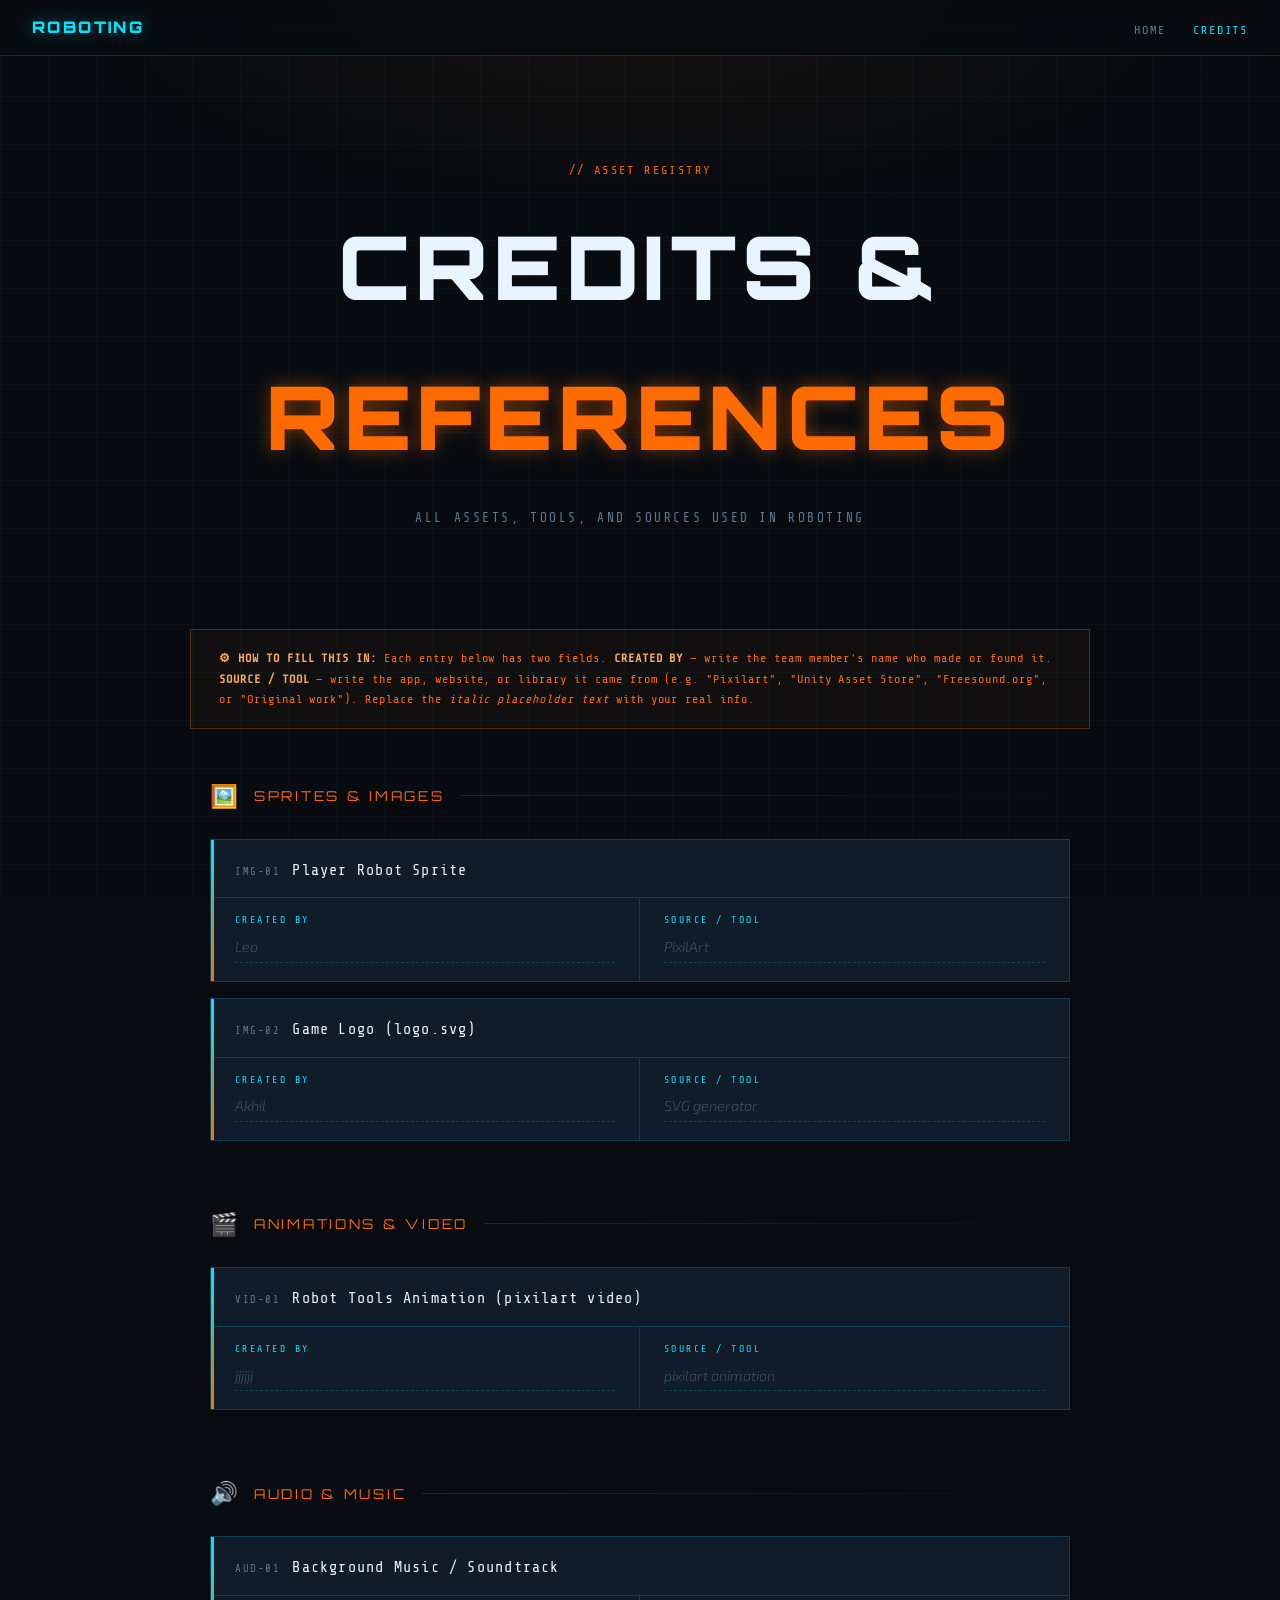
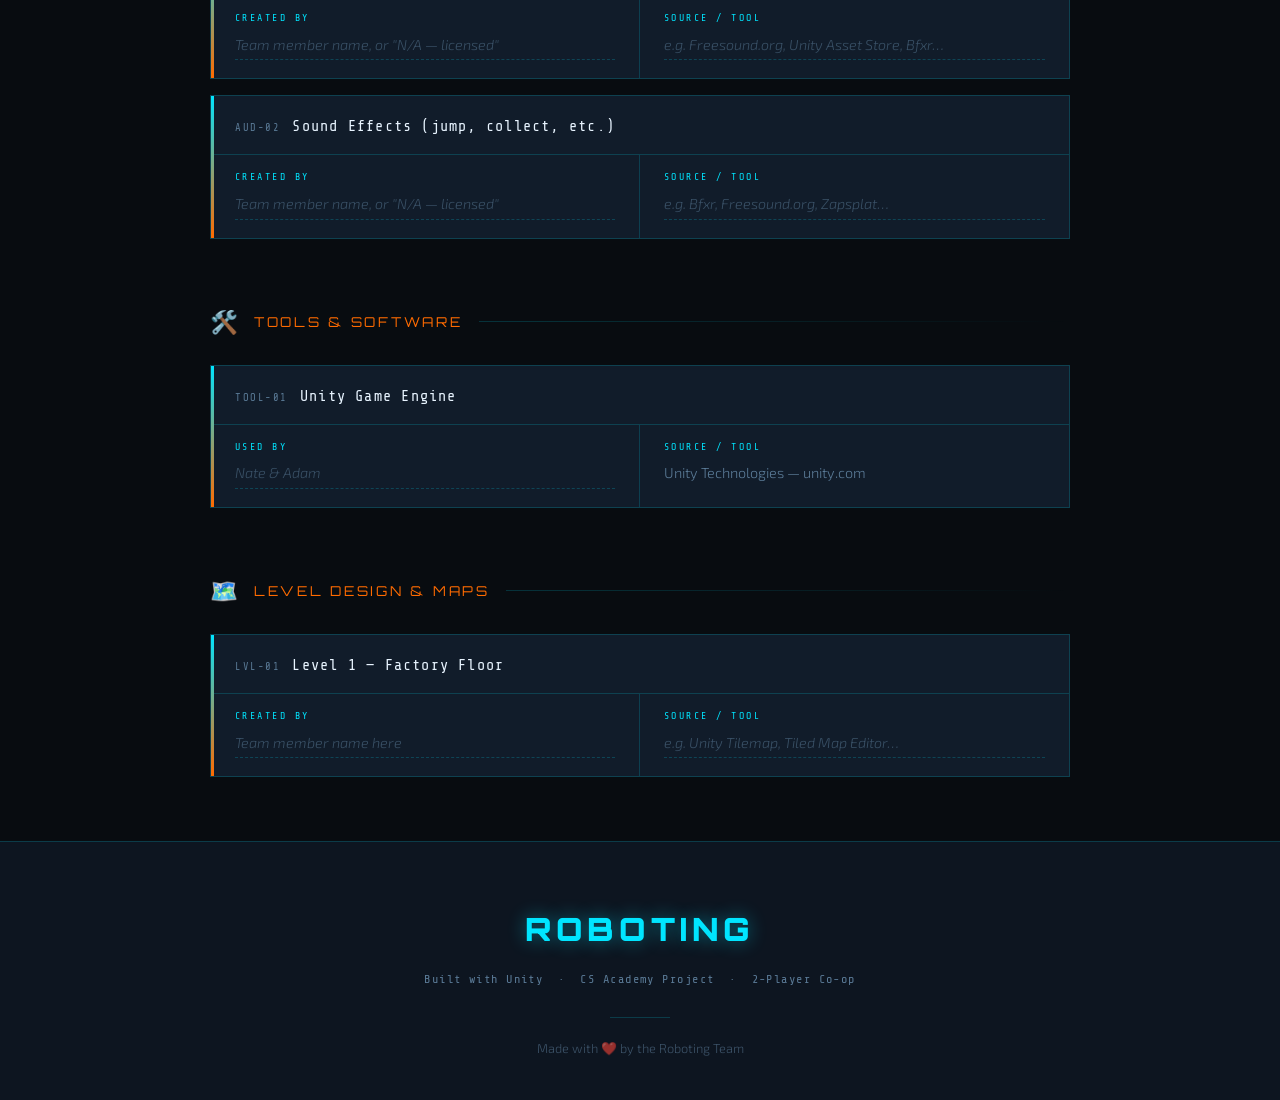
==== credits.html @ e6a749c8 "Updated credits file deleted/ added some things" ====
<!DOCTYPE html>
<html lang="en">
<head>
    <meta charset="UTF-8">
    <meta name="viewport" content="width=device-width, initial-scale=1.0">
    <title>Credits & References — ROBOTING</title>
    <link href="style.css" rel="stylesheet" type="text/css">
    <link rel="preconnect" href="https://fonts.googleapis.com">
    <link rel="preconnect" href="https://fonts.gstatic.com" crossorigin>
    <link href="https://fonts.googleapis.com/css2?family=Orbitron:wght@400;700;900&family=Share+Tech+Mono&family=Exo+2:wght@300;400;600&display=swap" rel="stylesheet">
    <link rel="icon" type="image/x-icon" href="logo.svg">

    <style>
        /* ---- NAV ---- */
        .nav {
            position: fixed;
            top: 0; left: 0; right: 0;
            z-index: 100;
            display: flex;
            align-items: center;
            justify-content: space-between;
            padding: 14px 32px;
            background: rgba(8, 12, 16, 0.85);
            backdrop-filter: blur(12px);
            border-bottom: 1px solid var(--border);
        }
        .nav-logo {
            font-family: var(--font-display);
            font-size: 1rem;
            font-weight: 900;
            letter-spacing: 0.15em;
            color: var(--cyan);
            text-decoration: none;
            text-shadow: var(--glow-cyan);
        }
        .nav-links { display: flex; gap: 28px; list-style: none; }
        .nav-links a {
            font-family: var(--font-mono);
            font-size: 0.75rem;
            letter-spacing: 0.15em;
            color: var(--text-dim);
            text-decoration: none;
            text-transform: uppercase;
            transition: color 0.2s;
        }
        .nav-links a:hover, .nav-links a.active { color: var(--cyan); }

        /* ---- CREDITS PAGE LAYOUT ---- */
        .credits-hero {
            position: relative;
            z-index: 1;
            padding: 160px 20px 60px;
            text-align: center;
            background: radial-gradient(ellipse 70% 50% at 50% 0%, rgba(255, 107, 0, 0.06) 0%, transparent 70%);
        }

        .credits-title {
            font-family: var(--font-display);
            font-size: clamp(2.5rem, 8vw, 5.5rem);
            font-weight: 900;
            letter-spacing: 0.06em;
            color: #e8f4ff;
            margin-bottom: 16px;
        }
        .credits-title span { color: var(--orange); text-shadow: var(--glow-orange); }

        .credits-sub {
            font-family: var(--font-mono);
            font-size: 0.8rem;
            letter-spacing: 0.2em;
            color: var(--text-dim);
            text-transform: uppercase;
            margin-bottom: 40px;
        }

        /* ---- ASSET CATEGORY ---- */
        .credits-section {
            position: relative;
            z-index: 1;
            max-width: 900px;
            margin: 0 auto 64px;
            padding: 0 20px;
        }

        .cat-header {
            display: flex;
            align-items: center;
            gap: 16px;
            margin-bottom: 24px;
        }
        .cat-icon { font-size: 1.4rem; }
        .cat-title {
            font-family: var(--font-display);
            font-size: 0.85rem;
            letter-spacing: 0.2em;
            color: var(--orange);
            text-transform: uppercase;
        }
        .cat-line {
            flex: 1;
            height: 1px;
            background: linear-gradient(to right, var(--border), transparent);
        }

        /* ---- ASSET ENTRY ---- */
        .asset-entry {
            background: var(--bg-card);
            border: 1px solid var(--border);
            margin-bottom: 16px;
            position: relative;
            transition: border-color 0.2s, box-shadow 0.2s;
        }
        .asset-entry:hover {
            border-color: rgba(0, 229, 255, 0.35);
            box-shadow: var(--glow-cyan);
        }
        /* left accent bar */
        .asset-entry::before {
            content: '';
            position: absolute;
            left: 0; top: 0; bottom: 0;
            width: 3px;
            background: linear-gradient(to bottom, var(--cyan), var(--orange));
        }

        .asset-name {
            font-family: var(--font-mono);
            font-size: 0.95rem;
            color: #e8f4ff;
            letter-spacing: 0.08em;
            padding: 18px 24px 14px 24px;
            border-bottom: 1px solid var(--border);
        }
        .asset-name .asset-id {
            font-size: 0.65rem;
            color: var(--text-dim);
            margin-right: 12px;
            letter-spacing: 0.15em;
        }

        .asset-meta {
            display: grid;
            grid-template-columns: 1fr 1fr;
            gap: 0;
        }
        .meta-block {
            padding: 14px 24px 18px;
        }
        .meta-block:first-child {
            border-right: 1px solid var(--border);
        }
        .meta-label {
            font-family: var(--font-mono);
            font-size: 0.62rem;
            letter-spacing: 0.25em;
            color: var(--cyan);
            text-transform: uppercase;
            margin-bottom: 6px;
        }
        .meta-value {
            font-family: var(--font-body);
            font-size: 0.9rem;
            color: var(--text-dim);
            font-weight: 300;
        }
        /* Placeholder styling — visually indicates "fill me in" */
        .meta-value.placeholder {
            color: rgba(90, 122, 150, 0.55);
            font-style: italic;
            border-bottom: 1px dashed rgba(0, 229, 255, 0.2);
            padding-bottom: 2px;
            cursor: text;
        }

        /* ---- NOTICE BOX ---- */
        .notice {
            max-width: 900px;
            margin: 0 auto 48px;
            padding: 16px 24px;
            border: 1px solid rgba(255, 107, 0, 0.3);
            background: rgba(255, 107, 0, 0.04);
            font-family: var(--font-mono);
            font-size: 0.75rem;
            color: var(--orange);
            letter-spacing: 0.08em;
            line-height: 1.7;
            position: relative;
            z-index: 1;
        }
        .notice strong { color: #ffaa55; }

        @media (max-width: 540px) {
            .asset-meta { grid-template-columns: 1fr; }
            .meta-block:first-child { border-right: none; border-bottom: 1px solid var(--border); }
            .nav { padding: 12px 16px; }
            .nav-links { gap: 16px; }
        }
    </style>
</head>
<body>

    <div class="bg-grid"></div>
    <div class="scanline"></div>

    <!-- NAV -->
    <nav class="nav">
        <a href="index.html" class="nav-logo">ROBOTING</a>
        <ul class="nav-links">
            <li><a href="index.html">Home</a></li>
            <li><a href="credits.html" class="active">Credits</a></li>
        </ul>
    </nav>

    <!-- PAGE HEADER -->
    <div class="credits-hero">
        <div class="section-label">// ASSET REGISTRY</div>
        <h1 class="credits-title">CREDITS &amp; <span>REFERENCES</span></h1>
        <p class="credits-sub">All assets, tools, and sources used in ROBOTING</p>
    </div>

    <!-- INSTRUCTIONS NOTICE -->
    <div class="notice" style="padding: 18px 28px;">
        <strong>⚙ HOW TO FILL THIS IN:</strong> Each entry below has two fields.
        <strong>CREATED BY</strong> — write the team member's name who made or found it.
        <strong>SOURCE / TOOL</strong> — write the app, website, or library it came from (e.g. "Pixilart", "Unity Asset Store", "Freesound.org", or "Original work").
        Replace the <em>italic placeholder text</em> with your real info.
    </div>

    <!-- ════════════════════════════
         CATEGORY 1 — SPRITES & IMAGES
         ════════════════════════════ -->
    <div class="credits-section">
        <div class="cat-header">
            <span class="cat-icon">🖼️</span>
            <span class="cat-title">Sprites &amp; Images</span>
            <div class="cat-line"></div>
        </div>

        <!-- ASSET ENTRY — Robot Sprite -->
        <div class="asset-entry">
            <div class="asset-name"><span class="asset-id">IMG-01</span>Player Robot Sprite</div>
            <div class="asset-meta">
                <div class="meta-block">
                    <div class="meta-label">Created By</div>
                    <div class="meta-value placeholder">Leo</div>
                </div>
                <div class="meta-block">
                    <div class="meta-label">Source / Tool</div>
                    <div class="meta-value placeholder">PixilArt</div>
                </div>
            </div>
        </div>

        <!-- ASSET ENTRY — Logo -->
        <div class="asset-entry">
            <div class="asset-name"><span class="asset-id">IMG-02</span>Game Logo (logo.svg)</div>
            <div class="asset-meta">
                <div class="meta-block">
                    <div class="meta-label">Created By</div>
                    <div class="meta-value placeholder">Akhil</div>
                </div>
                <div class="meta-block">
                    <div class="meta-label">Source / Tool</div>
                    <div class="meta-value placeholder">SVG generator</div>
                </div>
            </div>
        </div>

        <!-- ADD MORE IMG ENTRIES BY COPYING THE BLOCK ABOVE -->

    </div>

    <!-- ════════════════════════════
         CATEGORY 2 — ANIMATIONS & VIDEO
         ════════════════════════════ -->
    <div class="credits-section">
        <div class="cat-header">
            <span class="cat-icon">🎬</span>
            <span class="cat-title">Animations &amp; Video</span>
            <div class="cat-line"></div>
        </div>

        <!-- ASSET ENTRY — Robot Tools Video -->
        <div class="asset-entry">
            <div class="asset-name"><span class="asset-id">VID-01</span>Robot Tools Animation (pixilart video)</div>
            <div class="asset-meta">
                <div class="meta-block">
                    <div class="meta-label">Created By</div>
                    <div class="meta-value placeholder">jjjjjj</div>
                </div>
                <div class="meta-block"> 
                    <div class="meta-label">Source / Tool</div>
                    <div class="meta-value placeholder">pixilart animation</div>
                </div>
            </div>
        </div>

        <!-- ADD MORE VID ENTRIES HERE -->

    </div>

    <!-- ════════════════════════════
         CATEGORY 3 — AUDIO & MUSIC
         ════════════════════════════ -->
    <div class="credits-section">
        <div class="cat-header">
            <span class="cat-icon">🔊</span>
            <span class="cat-title">Audio &amp; Music</span>
            <div class="cat-line"></div>
        </div>

        <!-- ASSET ENTRY — Background Music -->
        <div class="asset-entry">
            <div class="asset-name"><span class="asset-id">AUD-01</span>Background Music / Soundtrack</div>
            <div class="asset-meta">
                <div class="meta-block">
                    <div class="meta-label">Created By</div>
                    <div class="meta-value placeholder">Team member name, or "N/A — licensed"</div>
                </div>
                <div class="meta-block">
                    <div class="meta-label">Source / Tool</div>
                    <div class="meta-value placeholder">e.g. Freesound.org, Unity Asset Store, Bfxr…</div>
                </div>
            </div>
        </div>

        <!-- ASSET ENTRY — SFX -->
        <div class="asset-entry">
            <div class="asset-name"><span class="asset-id">AUD-02</span>Sound Effects (jump, collect, etc.)</div>
            <div class="asset-meta">
                <div class="meta-block">
                    <div class="meta-label">Created By</div>
                    <div class="meta-value placeholder">Team member name, or "N/A — licensed"</div>
                </div>
                <div class="meta-block">
                    <div class="meta-label">Source / Tool</div>
                    <div class="meta-value placeholder">e.g. Bfxr, Freesound.org, Zapsplat…</div>
                </div>
            </div>
        </div>

        <!-- ADD MORE AUD ENTRIES HERE -->

    </div>


    <!-- ════════════════════════════
         CATEGORY 4 — TOOLS & SOFTWARE
         ════════════════════════════ -->
    <div class="credits-section">
        <div class="cat-header">
            <span class="cat-icon">🛠️</span>
            <span class="cat-title">Tools &amp; Software</span>
            <div class="cat-line"></div>
        </div>

        <div class="asset-entry">
            <div class="asset-name"><span class="asset-id">TOOL-01</span>Unity Game Engine</div>
            <div class="asset-meta">
                <div class="meta-block">
                    <div class="meta-label">Used By</div>
                    <div class="meta-value placeholder">Nate & Adam</div>
                </div>
                <div class="meta-block">
                    <div class="meta-label">Source / Tool</div>
                    <div class="meta-value">Unity Technologies — unity.com</div>
                </div>
            </div>
        </div>

        <!-- ADD MORE TOOL ENTRIES HERE -->

    </div>

    <!-- ════════════════════════════
         CATEGORY 5 — LEVEL DESIGN / MAPS
         ════════════════════════════ -->
    <div class="credits-section">
        <div class="cat-header">
            <span class="cat-icon">🗺️</span>
            <span class="cat-title">Level Design &amp; Maps</span>
            <div class="cat-line"></div>
        </div>

        <div class="asset-entry">
            <div class="asset-name"><span class="asset-id">LVL-01</span>Level 1 — Factory Floor</div>
            <div class="asset-meta">
                <div class="meta-block">
                    <div class="meta-label">Created By</div>
                    <div class="meta-value placeholder">Team member name here</div>
                </div>
                <div class="meta-block">
                    <div class="meta-label">Source / Tool</div>
                    <div class="meta-value placeholder">e.g. Unity Tilemap, Tiled Map Editor…</div>
                </div>
            </div>
        </div>

        <!-- ADD MORE LVL ENTRIES HERE -->

    </div>


    <!-- FOOTER -->
    <footer class="footer">
        <div class="footer-logo">ROBOTING</div>
        <p class="footer-sub">Built with Unity &nbsp;·&nbsp; CS Academy Project &nbsp;·&nbsp; 2-Player Co-op</p>
        <div class="footer-line"></div>
        <p class="footer-copy">Made with ❤️ by the Roboting Team</p>
    </footer>

</body>
</html>
---- style.css ----
/* ============================================
   ROBOTING — Factory Escape Puzzle Platformer
   Industrial / Retro-Futuristic Theme
   ============================================ */

@import url('https://fonts.googleapis.com/css2?family=Orbitron:wght@400;700;900&family=Share+Tech+Mono&family=Exo+2:wght@300;400;600&display=swap');

/* ---- CSS Variables ---- */
:root {
    --bg-deep:    #080c10;
    --bg-panel:   #0d1520;
    --bg-card:    #111c2a;
    --cyan:       #00e5ff;
    --orange:     #ff6b00;
    --green:      #39ff14;
    --text-main:  #d0dce8;
    --text-dim:   #5a7a96;
    --border:     rgba(0, 229, 255, 0.18);
    --glow-cyan:  0 0 18px rgba(0, 229, 255, 0.45);
    --glow-orange:0 0 18px rgba(255, 107, 0, 0.45);
    --font-display: 'Orbitron', monospace;
    --font-mono:    'Share Tech Mono', monospace;
    --font-body:    'Exo 2', sans-serif;
}

/* ---- Reset & Base ---- */
*, *::before, *::after { box-sizing: border-box; margin: 0; padding: 0; }

html { scroll-behavior: smooth; }

body {
    background-color: var(--bg-deep);
    color: var(--text-main);
    font-family: var(--font-body);
    font-weight: 300;
    line-height: 1.7;
    overflow-x: hidden;
}

/* ---- Animated Background Grid ---- */
.bg-grid {
    position: fixed;
    inset: 0;
    z-index: 0;
    background-image:
        linear-gradient(rgba(0, 229, 255, 0.03) 1px, transparent 1px),
        linear-gradient(90deg, rgba(0, 229, 255, 0.03) 1px, transparent 1px);
    background-size: 48px 48px;
    pointer-events: none;
}

/* Subtle scanline overlay */
.scanline {
    position: fixed;
    inset: 0;
    z-index: 0;
    background: repeating-linear-gradient(
        to bottom,
        transparent,
        transparent 3px,
        rgba(0, 0, 0, 0.08) 3px,
        rgba(0, 0, 0, 0.08) 4px
    );
    pointer-events: none;
    opacity: 0.4;
}

/* ---- HERO ---- */
.hero {
    position: relative;
    z-index: 1;
    min-height: 100vh;
    display: flex;
    flex-direction: column;
    align-items: center;
    justify-content: center;
    padding: 80px 20px 60px;
    text-align: center;
    background: radial-gradient(ellipse 80% 60% at 50% 0%, rgba(0, 229, 255, 0.07) 0%, transparent 70%);
}

.hero-badge {
    font-family: var(--font-mono);
    font-size: 0.72rem;
    letter-spacing: 0.3em;
    color: var(--cyan);
    border: 1px solid var(--cyan);
    padding: 6px 18px;
    margin-bottom: 32px;
    text-transform: uppercase;
    box-shadow: var(--glow-cyan), inset 0 0 10px rgba(0,229,255,0.05);
    animation: pulse-border 3s ease-in-out infinite;
}

@keyframes pulse-border {
    0%, 100% { box-shadow: var(--glow-cyan); }
    50%       { box-shadow: 0 0 30px rgba(0, 229, 255, 0.7); }
}

.hero-title {
    font-family: var(--font-display);
    font-size: clamp(3.5rem, 12vw, 9rem);
    font-weight: 900;
    line-height: 1;
    letter-spacing: 0.06em;
    margin-bottom: 24px;
    text-transform: uppercase;
    animation: glitch-in 0.8s ease forwards;
}

.title-line  { color: #e8f4ff; text-shadow: 0 0 40px rgba(200,230,255,0.3); }
.title-accent { color: var(--cyan); text-shadow: var(--glow-cyan); }

@keyframes glitch-in {
    0%   { opacity: 0; transform: scaleX(1.06) skewX(-4deg); filter: blur(8px); }
    60%  { opacity: 1; transform: scaleX(0.98) skewX(1deg); filter: blur(0); }
    100% { transform: scaleX(1) skewX(0); }
}

.hero-tagline {
    font-family: var(--font-mono);
    font-size: clamp(0.65rem, 2vw, 0.9rem);
    letter-spacing: 0.25em;
    color: var(--orange);
    text-transform: uppercase;
    margin-bottom: 36px;
    text-shadow: var(--glow-orange);
}

.hero-divider {
    display: flex;
    align-items: center;
    gap: 16px;
    margin-bottom: 28px;
    width: 100%;
    max-width: 480px;
}
.hero-divider span:not(.diamond) {
    flex: 1;
    height: 1px;
    background: linear-gradient(to right, transparent, var(--border));
}
.hero-divider span:last-child {
    background: linear-gradient(to left, transparent, var(--border));
}
.diamond { color: var(--cyan); font-size: 0.7rem; }

.hero-description {
    max-width: 560px;
    font-size: 1rem;
    color: var(--text-main);
    margin-bottom: 48px;
    line-height: 1.8;
}

/* ---- CTA Buttons ---- */
.cta-group {
    display: flex;
    gap: 16px;
    flex-wrap: wrap;
    justify-content: center;
}

.btn {
    font-family: var(--font-mono);
    font-size: 0.85rem;
    letter-spacing: 0.15em;
    text-decoration: none;
    padding: 14px 32px;
    border: 1px solid;
    text-transform: uppercase;
    cursor: pointer;
    transition: all 0.25s ease;
    position: relative;
    overflow: hidden;
}

.btn::before {
    content: '';
    position: absolute;
    inset: 0;
    background: currentColor;
    opacity: 0;
    transition: opacity 0.25s;
}
.btn:hover::before { opacity: 0.08; }

.btn-primary {
    color: var(--bg-deep);
    background: var(--cyan);
    border-color: var(--cyan);
    box-shadow: var(--glow-cyan);
}
.btn-primary:hover {
    background: #33eeff;
    box-shadow: 0 0 32px rgba(0,229,255,0.7);
    transform: translateY(-2px);
}

.btn-secondary {
    color: var(--cyan);
    background: transparent;
    border-color: var(--cyan);
}
.btn-secondary:hover {
    background: rgba(0,229,255,0.08);
    box-shadow: var(--glow-cyan);
    transform: translateY(-2px);
}

/* ---- SECTIONS ---- */
.section {
    position: relative;
    z-index: 1;
    padding: 90px 20px;
    max-width: 1100px;
    margin: 0 auto;
    opacity: 0;
    transform: translateY(30px);
    transition: opacity 0.6s ease, transform 0.6s ease;
}
.section.visible { opacity: 1; transform: translateY(0); }

.section-dark {
    max-width: 100%;
    background: linear-gradient(135deg, rgba(13,21,32,0.9), rgba(8,12,16,0.9));
    border-top: 1px solid var(--border);
    border-bottom: 1px solid var(--border);
    padding: 90px 20px;
}
.section-dark > * { max-width: 1100px; margin-left: auto; margin-right: auto; }

.section-label {
    font-family: var(--font-mono);
    font-size: 0.75rem;
    color: var(--orange);
    letter-spacing: 0.2em;
    margin-bottom: 12px;
    text-transform: uppercase;
}

.section-title {
    font-family: var(--font-display);
    font-size: clamp(1.6rem, 4vw, 2.6rem);
    font-weight: 700;
    letter-spacing: 0.05em;
    color: #e8f4ff;
    margin-bottom: 16px;
    text-align: center;
}

.section-sub {
    text-align: center;
    color: var(--text-dim);
    max-width: 520px;
    margin: 0 auto 48px;
    font-size: 0.95rem;
}

/* ---- FEATURE CARDS ---- */
.cards {
    display: grid;
    grid-template-columns: repeat(auto-fit, minmax(240px, 1fr));
    gap: 24px;
    margin-top: 48px;
}

.card {
    background: var(--bg-card);
    border: 1px solid var(--border);
    padding: 36px 28px;
    position: relative;
    transition: transform 0.25s ease, box-shadow 0.25s ease;
    opacity: 0;
    transform: translateY(20px);
    transition: opacity 0.5s ease, transform 0.5s ease, box-shadow 0.25s ease;
}
.card.visible { opacity: 1; transform: translateY(0); }
.card:hover {
    transform: translateY(-6px);
    box-shadow: 0 8px 32px rgba(0,0,0,0.4), var(--glow-cyan);
    border-color: rgba(0, 229, 255, 0.4);
}

/* Accent top bar */
.card::before {
    content: '';
    position: absolute;
    top: 0; left: 0; right: 0;
    height: 2px;
    background: linear-gradient(90deg, var(--cyan), var(--orange));
}

.card-icon { font-size: 2.4rem; margin-bottom: 20px; }

.card h3 {
    font-family: var(--font-display);
    font-size: 0.9rem;
    letter-spacing: 0.15em;
    color: var(--cyan);
    margin-bottom: 12px;
}

.card p { color: var(--text-dim); font-size: 0.95rem; line-height: 1.7; }

/* ---- ROBOT SHOWCASE ---- */
.robot-showcase {
    display: flex;
    align-items: center;
    justify-content: center;
    gap: 60px;
    flex-wrap: wrap;
    margin-top: 48px;
}

.robot-frame {
    position: relative;
    padding: 16px;
    border: 1px solid var(--border);
    background: rgba(0, 229, 255, 0.03);
}
.robot-frame:hover { box-shadow: var(--glow-cyan); }

.robot-img {
    display: block;
    width: 280px;
    max-width: 100%;
    image-rendering: pixelated;
    filter: drop-shadow(0 0 20px rgba(0, 229, 255, 0.3));
}

.robot-hud {
    display: flex;
    justify-content: space-between;
    margin-top: 10px;
    font-family: var(--font-mono);
    font-size: 0.7rem;
    letter-spacing: 0.1em;
}
.hud-tag   { color: var(--text-dim); }
.hud-status { color: var(--green); text-shadow: 0 0 8px rgba(57,255,20,0.5); }

/* Corner decorations */
.frame-corner {
    position: absolute;
    width: 12px;
    height: 12px;
    border-color: var(--cyan);
    border-style: solid;
}
.frame-corner.tl { top: -1px; left: -1px; border-width: 2px 0 0 2px; }
.frame-corner.tr { top: -1px; right: -1px; border-width: 2px 2px 0 0; }
.frame-corner.bl { bottom: -1px; left: -1px; border-width: 0 0 2px 2px; }
.frame-corner.br { bottom: -1px; right: -1px; border-width: 0 2px 2px 0; }

.robot-stats { display: flex; flex-direction: column; gap: 20px; min-width: 240px; }

.stat-row {
    display: flex;
    justify-content: space-between;
    align-items: center;
    padding-bottom: 12px;
    border-bottom: 1px solid var(--border);
    gap: 24px;
}
.stat-label {
    font-family: var(--font-mono);
    font-size: 0.72rem;
    color: var(--text-dim);
    letter-spacing: 0.15em;
}
.stat-value {
    font-family: var(--font-mono);
    font-size: 0.8rem;
    color: var(--text-main);
    letter-spacing: 0.08em;
}
.stat-value.accent { color:var(--green); }

/* ---- VIDEO ---- */
.video-frame {
    position: relative;
    display: inline-block;
    padding: 12px;
    border: 1px solid var(--border);
    margin-top: 12px;
}
.video-frame video {
    display: block;
    max-width: 100%;
    width: 640px;
    background: #000;
}
.video-frame:hover { box-shadow: var(--glow-cyan); }

/* ---- FOOTER ---- */
.footer {
    position: relative;
    z-index: 1;
    text-align: center;
    padding: 60px 20px 40px;
    border-top: 1px solid var(--border);
    background: var(--bg-panel);
}

.footer-logo {
    font-family: var(--font-display);
    font-size: 2rem;
    font-weight: 900;
    letter-spacing: 0.15em;
    color: var(--cyan);
    text-shadow: var(--glow-cyan);
    margin-bottom: 12px;
}

.footer-sub {
    font-family: var(--font-mono);
    font-size: 0.75rem;
    color: var(--text-dim);
    letter-spacing: 0.12em;
    margin-bottom: 28px;
}

.footer-line {
    width: 60px;
    height: 1px;
    background: var(--border);
    margin: 0 auto 20px;
}

.footer-copy {
    font-size: 0.8rem;
    color: var(--text-dim);
    opacity: 0.6;
}

/* ---- Responsive ---- */
@media (max-width: 640px) {
    .hero-title { letter-spacing: 0.03em; }
    .robot-showcase { gap: 32px; }
    .cta-group { flex-direction: column; align-items: center; }
    .btn { width: 100%; max-width: 280px; text-align: center; }
}
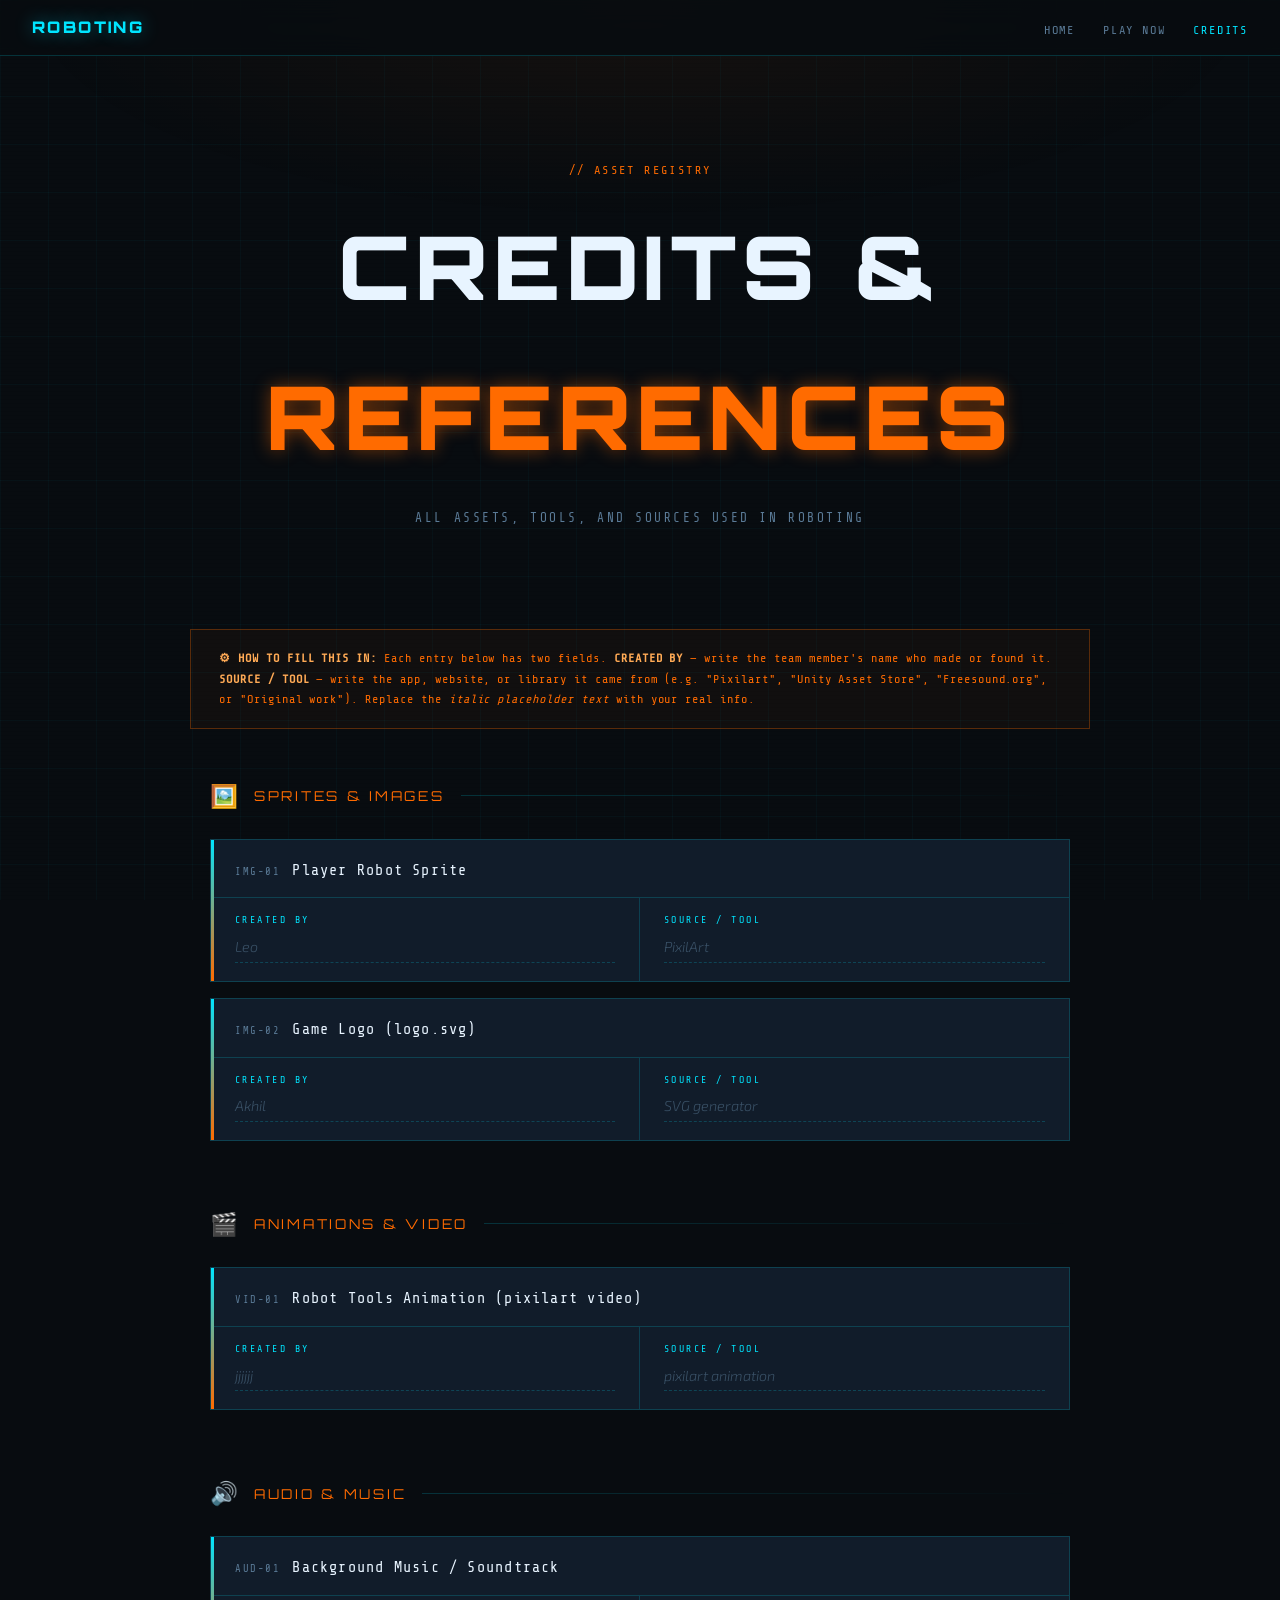
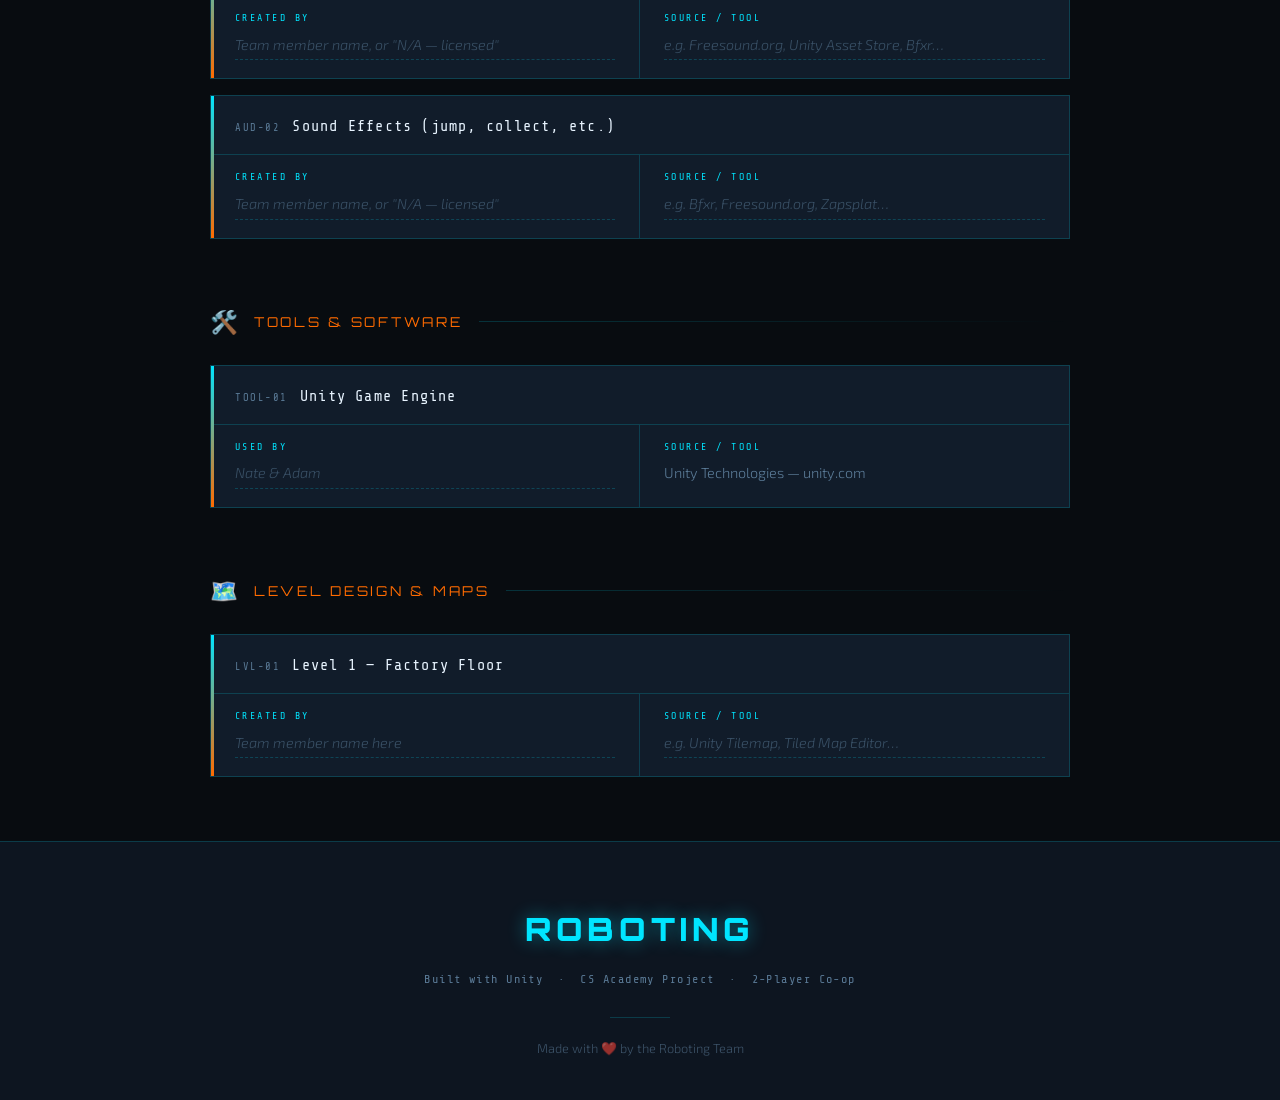
==== commit f5258972: "Add 'Play Now' link to navigation menu" ====
--- a/credits.html
+++ b/credits.html
@@ -207,6 +207,7 @@
         <a href="index.html" class="nav-logo">ROBOTING</a>
         <ul class="nav-links">
             <li><a href="index.html">Home</a></li>
+            <li><a href="https://adamyss.itch.io/roboting" target="_blank">Play Now</a></li>
             <li><a href="credits.html" class="active">Credits</a></li>
         </ul>
     </nav>
@@ -410,4 +411,4 @@
     </footer>
 
 </body>
-</html>+</html>
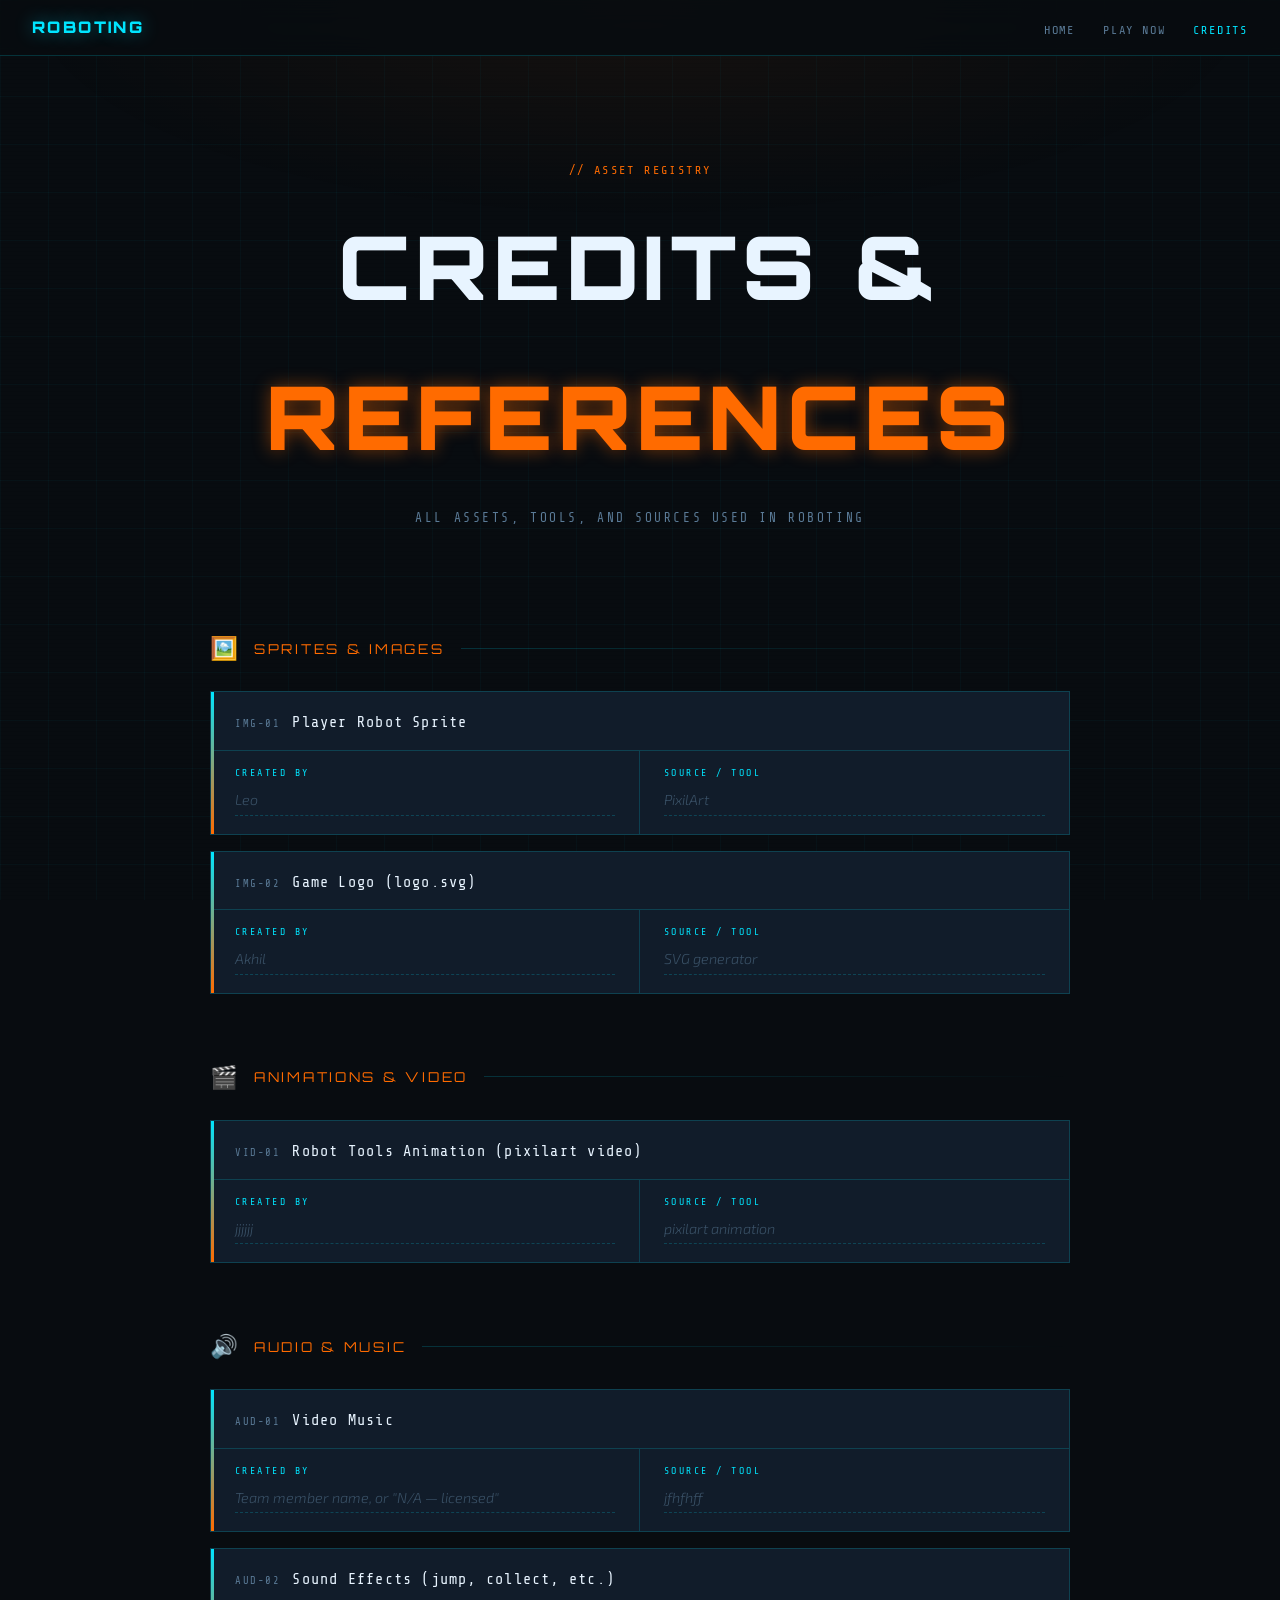
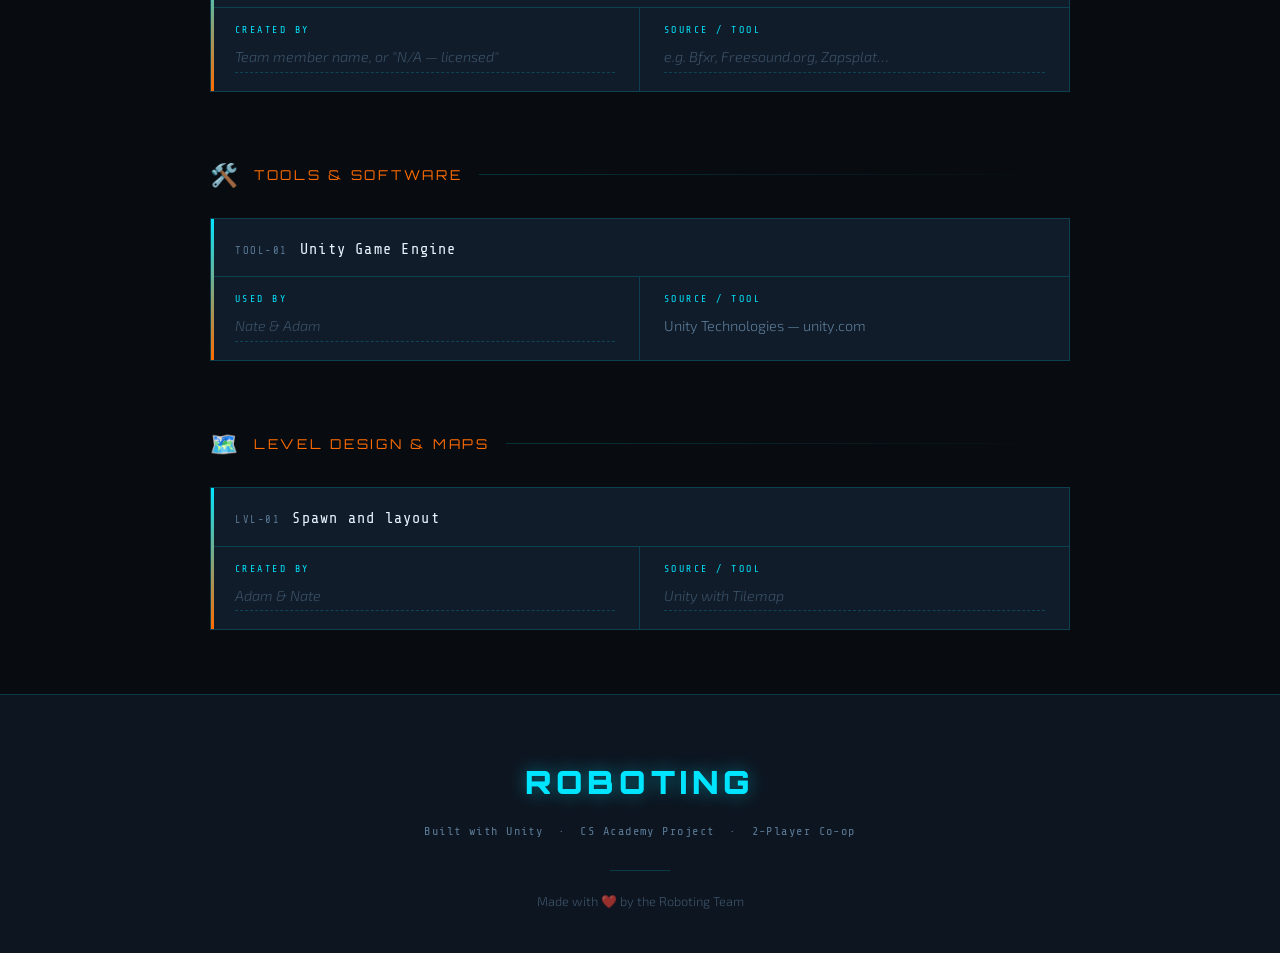
==== commit cab7613a: "Update credits with new asset names and details Removed instructions notice and updated asset entrie" ====
--- a/credits.html
+++ b/credits.html
@@ -219,14 +219,6 @@
         <p class="credits-sub">All assets, tools, and sources used in ROBOTING</p>
     </div>
 
-    <!-- INSTRUCTIONS NOTICE -->
-    <div class="notice" style="padding: 18px 28px;">
-        <strong>⚙ HOW TO FILL THIS IN:</strong> Each entry below has two fields.
-        <strong>CREATED BY</strong> — write the team member's name who made or found it.
-        <strong>SOURCE / TOOL</strong> — write the app, website, or library it came from (e.g. "Pixilart", "Unity Asset Store", "Freesound.org", or "Original work").
-        Replace the <em>italic placeholder text</em> with your real info.
-    </div>
-
     <!-- ════════════════════════════
          CATEGORY 1 — SPRITES & IMAGES
          ════════════════════════════ -->
@@ -312,7 +304,7 @@
 
         <!-- ASSET ENTRY — Background Music -->
         <div class="asset-entry">
-            <div class="asset-name"><span class="asset-id">AUD-01</span>Background Music / Soundtrack</div>
+            <div class="asset-name"><span class="asset-id">AUD-01</span>Video Music</div>
             <div class="asset-meta">
                 <div class="meta-block">
                     <div class="meta-label">Created By</div>
@@ -320,7 +312,7 @@
                 </div>
                 <div class="meta-block">
                     <div class="meta-label">Source / Tool</div>
-                    <div class="meta-value placeholder">e.g. Freesound.org, Unity Asset Store, Bfxr…</div>
+                    <div class="meta-value placeholder">jfhfhff</div>
                 </div>
             </div>
         </div>
@@ -384,15 +376,15 @@
         </div>
 
         <div class="asset-entry">
-            <div class="asset-name"><span class="asset-id">LVL-01</span>Level 1 — Factory Floor</div>
-            <div class="asset-meta">
-                <div class="meta-block">
-                    <div class="meta-label">Created By</div>
-                    <div class="meta-value placeholder">Team member name here</div>
-                </div>
-                <div class="meta-block">
-                    <div class="meta-label">Source / Tool</div>
-                    <div class="meta-value placeholder">e.g. Unity Tilemap, Tiled Map Editor…</div>
+            <div class="asset-name"><span class="asset-id">LVL-01</span>Spawn and layout</div>
+            <div class="asset-meta">
+                <div class="meta-block">
+                    <div class="meta-label">Created By</div>
+                    <div class="meta-value placeholder">Adam & Nate</div>
+                </div>
+                <div class="meta-block">
+                    <div class="meta-label">Source / Tool</div>
+                    <div class="meta-value placeholder">Unity with Tilemap</div>
                 </div>
             </div>
         </div>
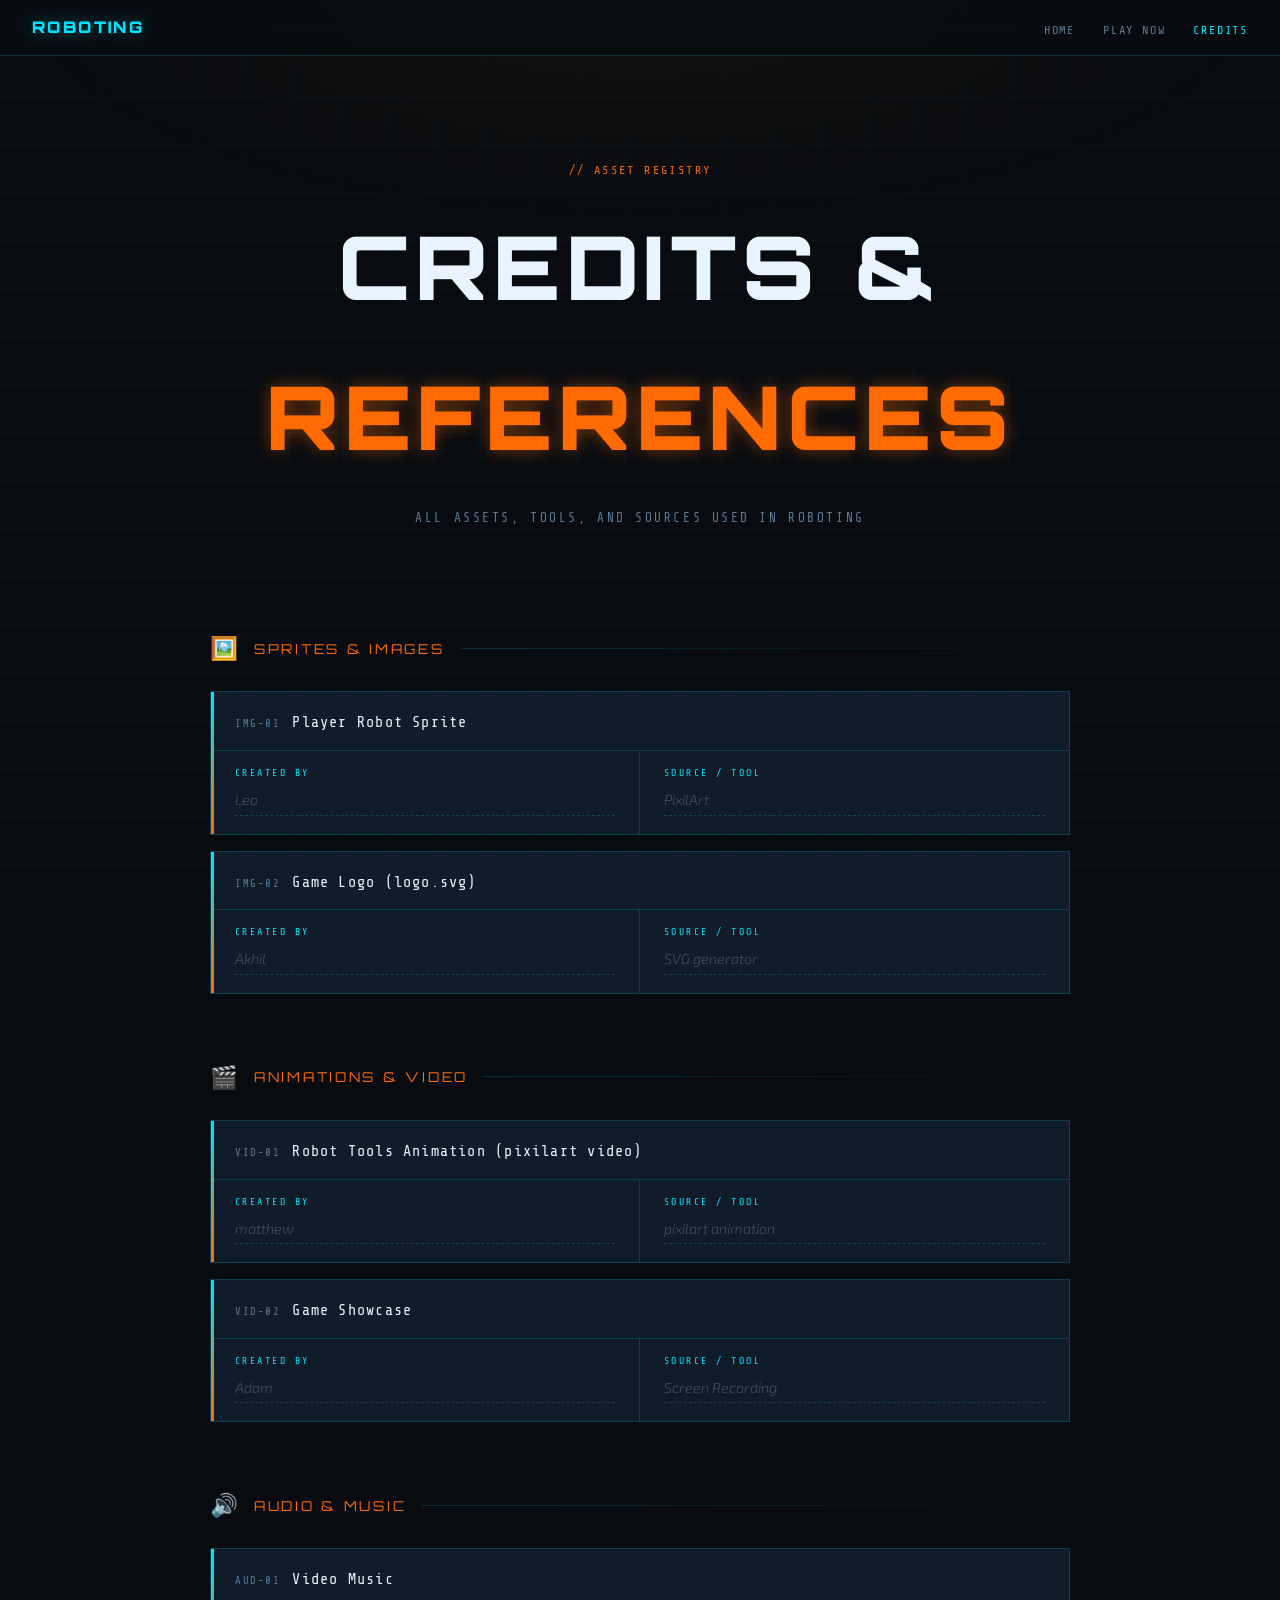
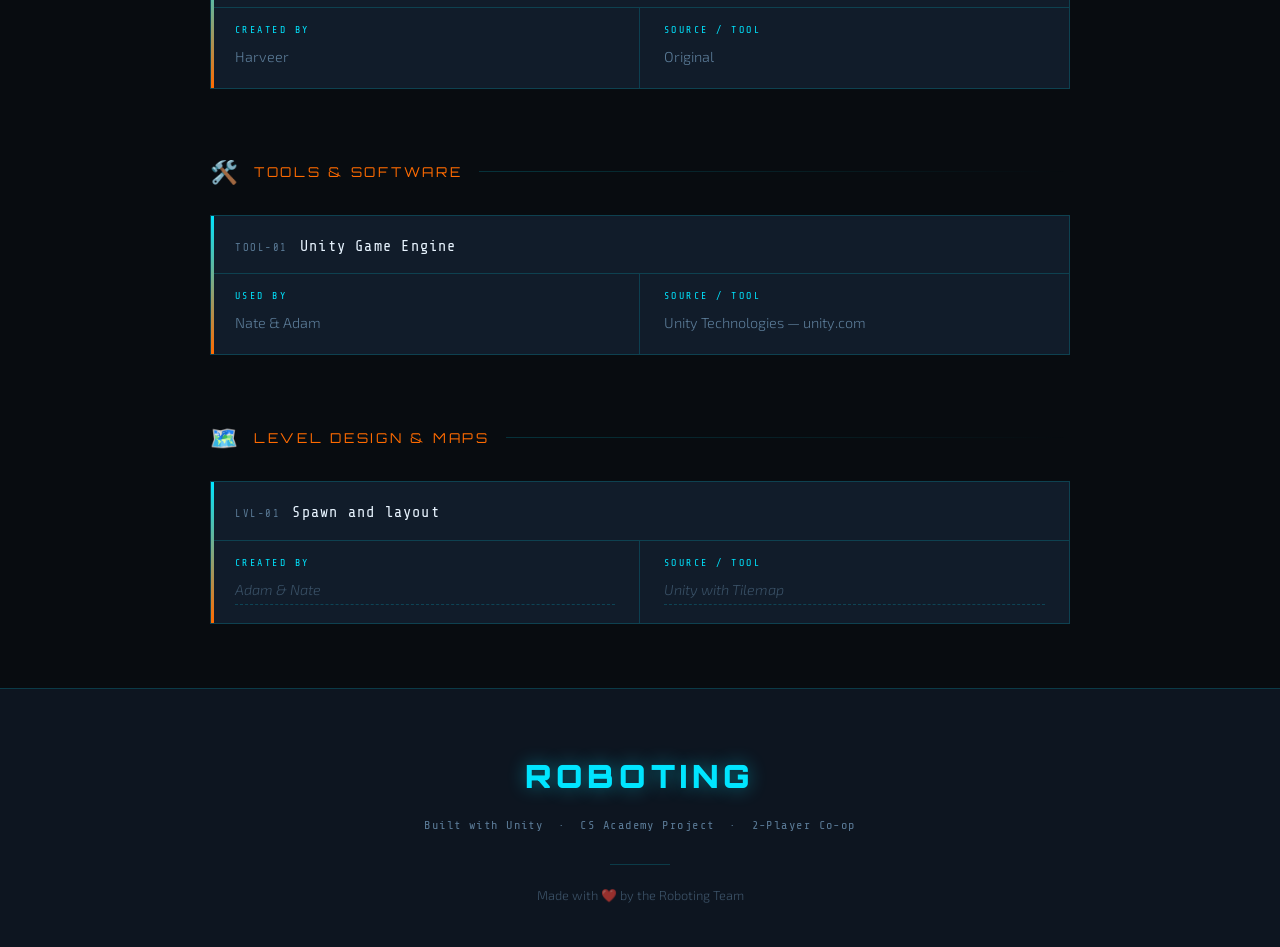
==== commit 7dcb47c0: "Revise asset creator and source details Updated creator names and sources for various assets in cred" ====
--- a/credits.html
+++ b/credits.html
@@ -279,11 +279,25 @@
             <div class="asset-meta">
                 <div class="meta-block">
                     <div class="meta-label">Created By</div>
-                    <div class="meta-value placeholder">jjjjjj</div>
+                    <div class="meta-value placeholder">matthew</div>
                 </div>
                 <div class="meta-block"> 
                     <div class="meta-label">Source / Tool</div>
                     <div class="meta-value placeholder">pixilart animation</div>
+                </div>
+            </div>
+        </div>
+
+        <div class="asset-entry">
+            <div class="asset-name"><span class="asset-id">VID-02</span>Game Showcase</div>
+            <div class="asset-meta">
+                <div class="meta-block">
+                    <div class="meta-label">Created By</div>
+                    <div class="meta-value placeholder">Adam</div>
+                </div>
+                <div class="meta-block"> 
+                    <div class="meta-label">Source / Tool</div>
+                    <div class="meta-value placeholder">Screen Recording</div>
                 </div>
             </div>
         </div>
@@ -308,30 +322,15 @@
             <div class="asset-meta">
                 <div class="meta-block">
                     <div class="meta-label">Created By</div>
-                    <div class="meta-value placeholder">Team member name, or "N/A — licensed"</div>
-                </div>
-                <div class="meta-block">
-                    <div class="meta-label">Source / Tool</div>
-                    <div class="meta-value placeholder">jfhfhff</div>
-                </div>
-            </div>
-        </div>
-
-        <!-- ASSET ENTRY — SFX -->
-        <div class="asset-entry">
-            <div class="asset-name"><span class="asset-id">AUD-02</span>Sound Effects (jump, collect, etc.)</div>
-            <div class="asset-meta">
-                <div class="meta-block">
-                    <div class="meta-label">Created By</div>
-                    <div class="meta-value placeholder">Team member name, or "N/A — licensed"</div>
-                </div>
-                <div class="meta-block">
-                    <div class="meta-label">Source / Tool</div>
-                    <div class="meta-value placeholder">e.g. Bfxr, Freesound.org, Zapsplat…</div>
-                </div>
-            </div>
-        </div>
-
+                    <div class="meta-value">Harveer</div>
+                </div>
+                <div class="meta-block">
+                    <div class="meta-label">Source / Tool</div>
+                    <div class="meta-value">Original</div>
+                </div>
+            </div>
+        </div>
+        
         <!-- ADD MORE AUD ENTRIES HERE -->
 
     </div>
@@ -352,7 +351,7 @@
             <div class="asset-meta">
                 <div class="meta-block">
                     <div class="meta-label">Used By</div>
-                    <div class="meta-value placeholder">Nate & Adam</div>
+                    <div class="meta-value">Nate & Adam</div>
                 </div>
                 <div class="meta-block">
                     <div class="meta-label">Source / Tool</div>
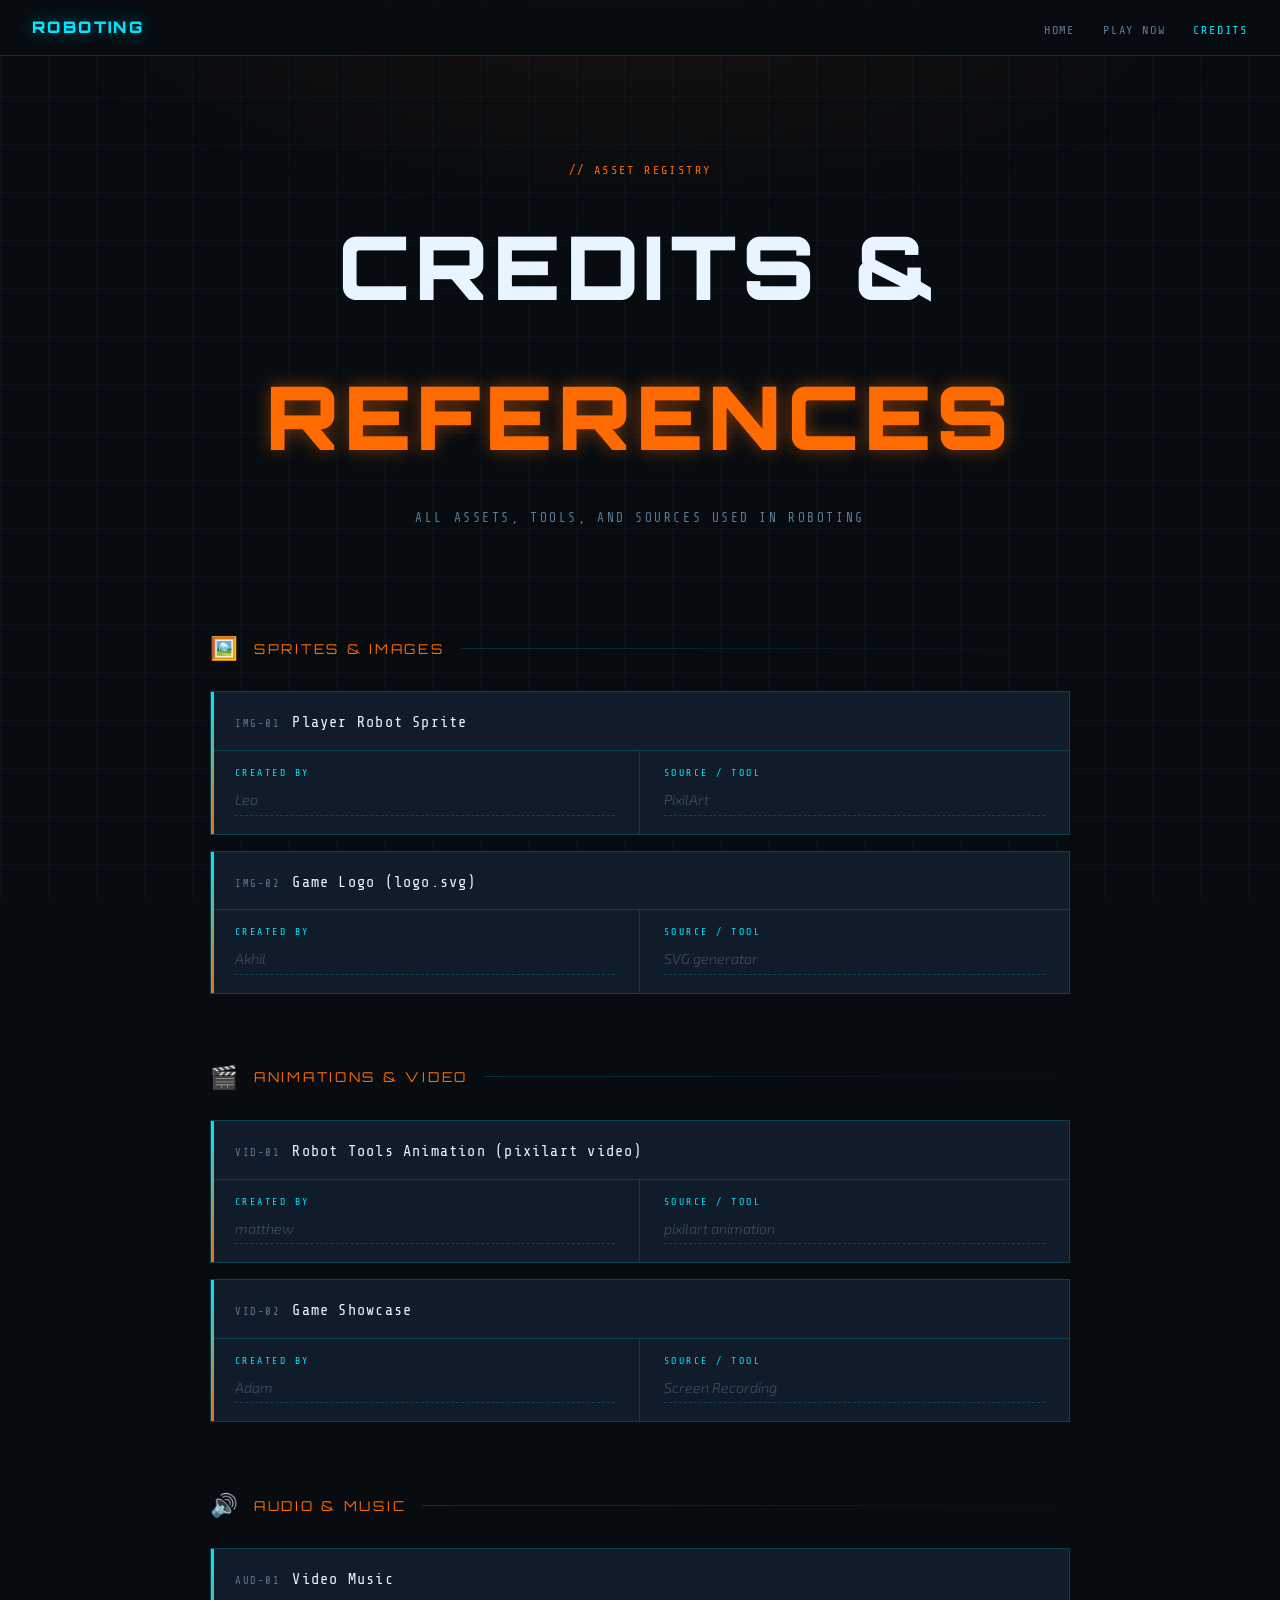
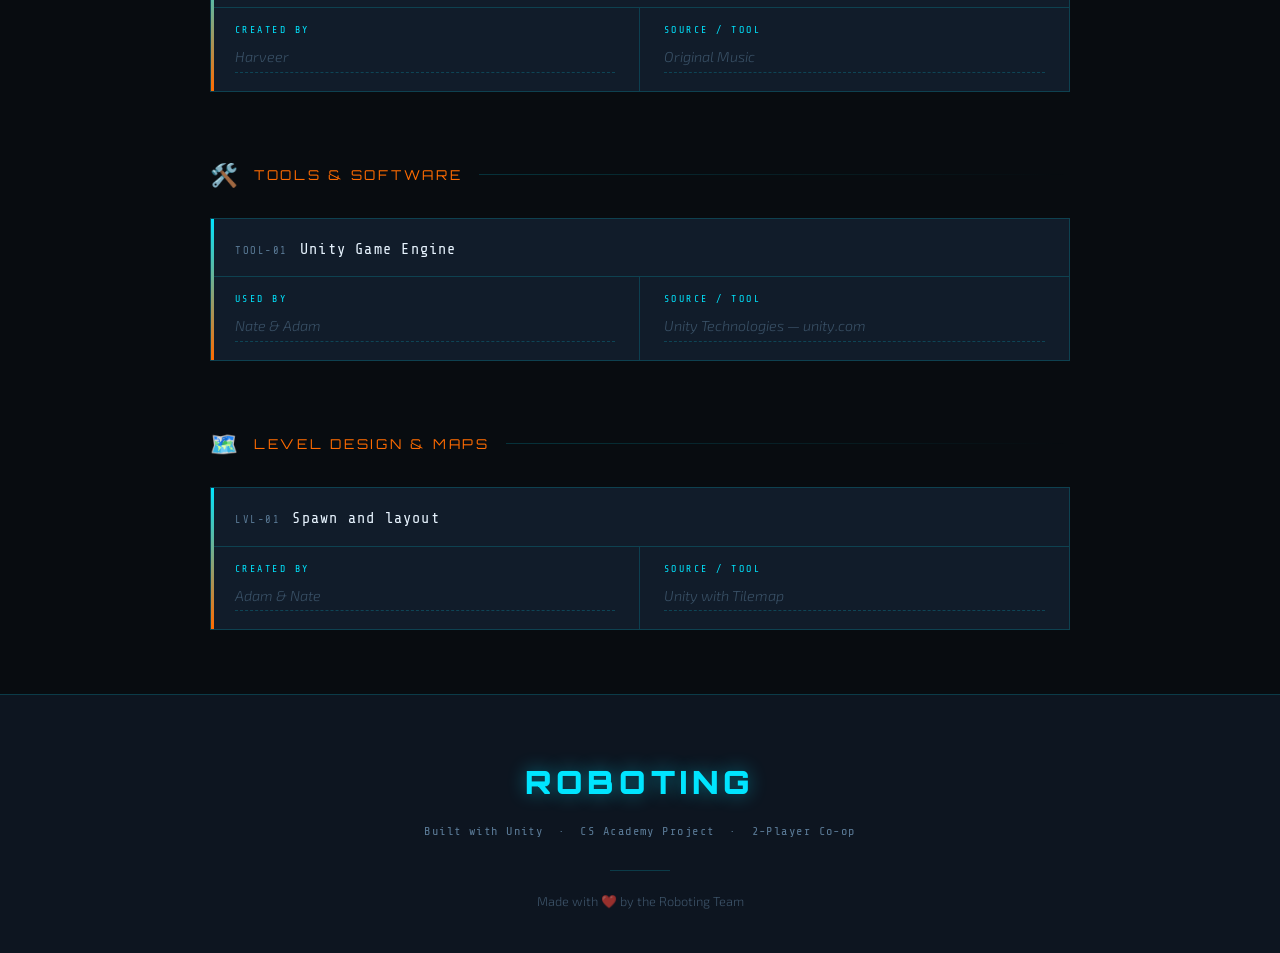
==== commit 70ccd968: "Remove placeholder styling from asset metadata Updated meta-value class to remove placeholder stylin" ====
--- a/credits.html
+++ b/credits.html
@@ -164,7 +164,7 @@
             font-weight: 300;
         }
         /* Placeholder styling — visually indicates "fill me in" */
-        .meta-value.placeholder {
+        .meta-value {
             color: rgba(90, 122, 150, 0.55);
             font-style: italic;
             border-bottom: 1px dashed rgba(0, 229, 255, 0.2);
@@ -235,11 +235,11 @@
             <div class="asset-meta">
                 <div class="meta-block">
                     <div class="meta-label">Created By</div>
-                    <div class="meta-value placeholder">Leo</div>
-                </div>
-                <div class="meta-block">
-                    <div class="meta-label">Source / Tool</div>
-                    <div class="meta-value placeholder">PixilArt</div>
+                    <div class="meta-value">Leo</div>
+                </div>
+                <div class="meta-block">
+                    <div class="meta-label">Source / Tool</div>
+                    <div class="meta-value">PixilArt</div>
                 </div>
             </div>
         </div>
@@ -250,11 +250,11 @@
             <div class="asset-meta">
                 <div class="meta-block">
                     <div class="meta-label">Created By</div>
-                    <div class="meta-value placeholder">Akhil</div>
-                </div>
-                <div class="meta-block">
-                    <div class="meta-label">Source / Tool</div>
-                    <div class="meta-value placeholder">SVG generator</div>
+                    <div class="meta-value">Akhil</div>
+                </div>
+                <div class="meta-block">
+                    <div class="meta-label">Source / Tool</div>
+                    <div class="meta-value">SVG generator</div>
                 </div>
             </div>
         </div>
@@ -279,11 +279,11 @@
             <div class="asset-meta">
                 <div class="meta-block">
                     <div class="meta-label">Created By</div>
-                    <div class="meta-value placeholder">matthew</div>
+                    <div class="meta-value">matthew</div>
                 </div>
                 <div class="meta-block"> 
                     <div class="meta-label">Source / Tool</div>
-                    <div class="meta-value placeholder">pixilart animation</div>
+                    <div class="meta-value">pixilart animation</div>
                 </div>
             </div>
         </div>
@@ -293,11 +293,11 @@
             <div class="asset-meta">
                 <div class="meta-block">
                     <div class="meta-label">Created By</div>
-                    <div class="meta-value placeholder">Adam</div>
+                    <div class="meta-value">Adam</div>
                 </div>
                 <div class="meta-block"> 
                     <div class="meta-label">Source / Tool</div>
-                    <div class="meta-value placeholder">Screen Recording</div>
+                    <div class="meta-value">Screen Recording</div>
                 </div>
             </div>
         </div>
@@ -326,7 +326,7 @@
                 </div>
                 <div class="meta-block">
                     <div class="meta-label">Source / Tool</div>
-                    <div class="meta-value">Original</div>
+                    <div class="meta-value">Original Music</div>
                 </div>
             </div>
         </div>
@@ -379,11 +379,11 @@
             <div class="asset-meta">
                 <div class="meta-block">
                     <div class="meta-label">Created By</div>
-                    <div class="meta-value placeholder">Adam & Nate</div>
-                </div>
-                <div class="meta-block">
-                    <div class="meta-label">Source / Tool</div>
-                    <div class="meta-value placeholder">Unity with Tilemap</div>
+                    <div class="meta-value">Adam & Nate</div>
+                </div>
+                <div class="meta-block">
+                    <div class="meta-label">Source / Tool</div>
+                    <div class="meta-value">Unity with Tilemap</div>
                 </div>
             </div>
         </div>
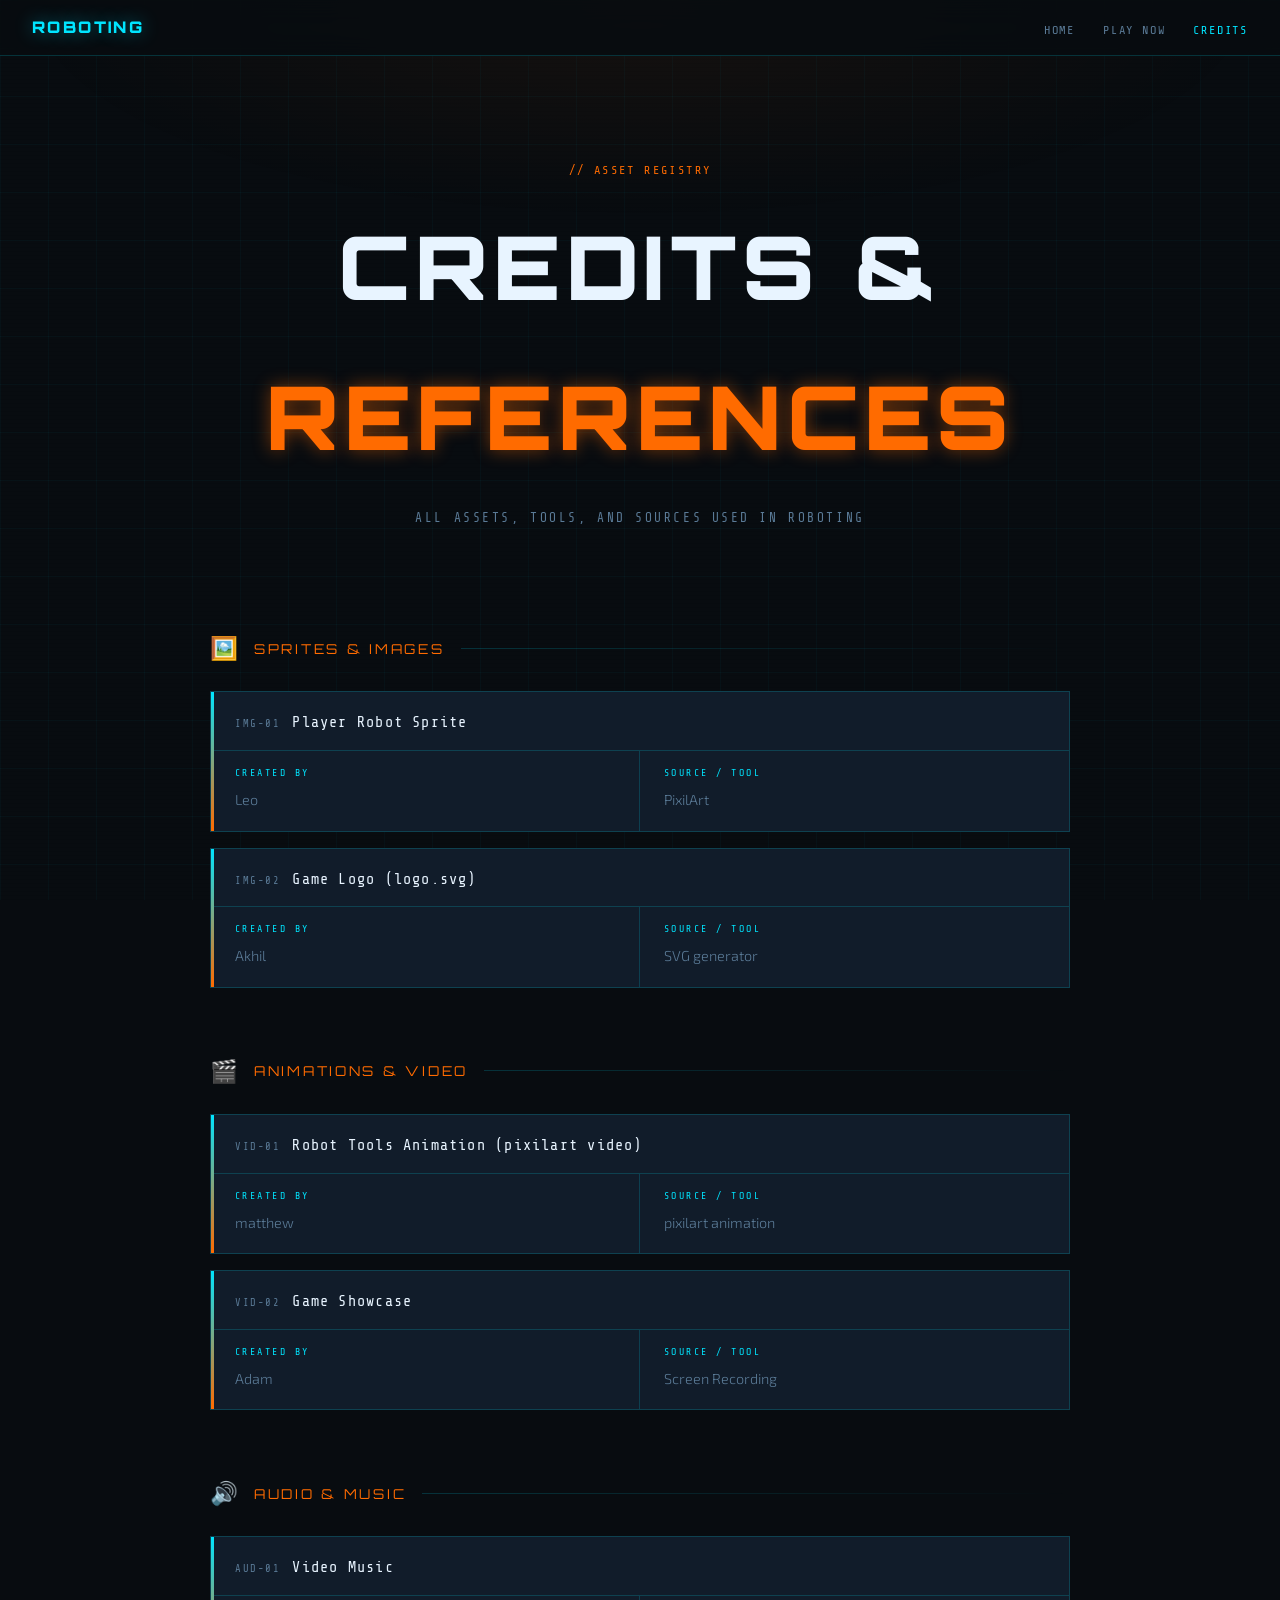
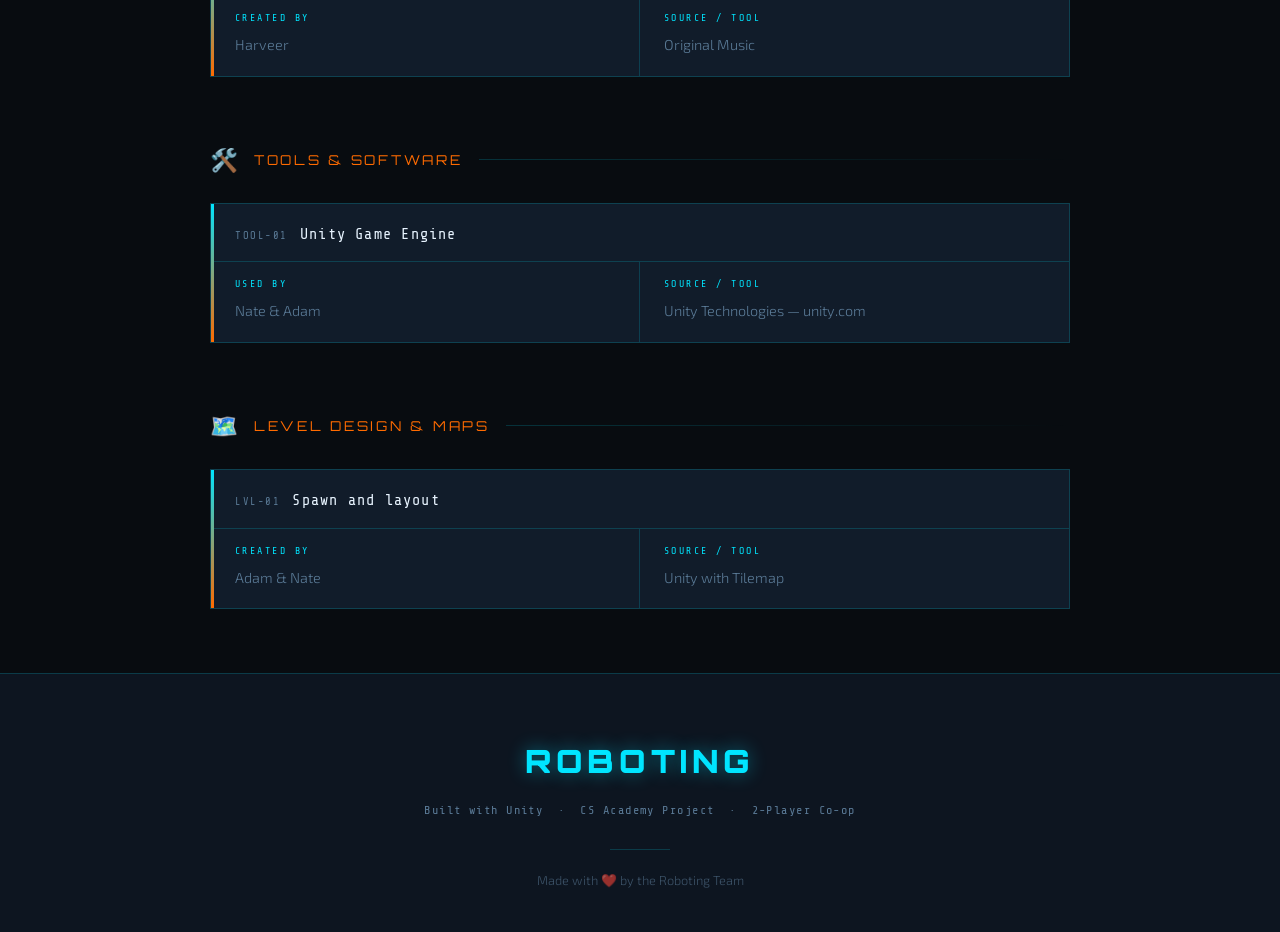
==== commit ccc8f336: "Remove placeholder styling from meta-value class Removed placeholder styling for meta-value class." ====
--- a/credits.html
+++ b/credits.html
@@ -163,15 +163,7 @@
             color: var(--text-dim);
             font-weight: 300;
         }
-        /* Placeholder styling — visually indicates "fill me in" */
-        .meta-value {
-            color: rgba(90, 122, 150, 0.55);
-            font-style: italic;
-            border-bottom: 1px dashed rgba(0, 229, 255, 0.2);
-            padding-bottom: 2px;
-            cursor: text;
-        }
-
+       
         /* ---- NOTICE BOX ---- */
         .notice {
             max-width: 900px;
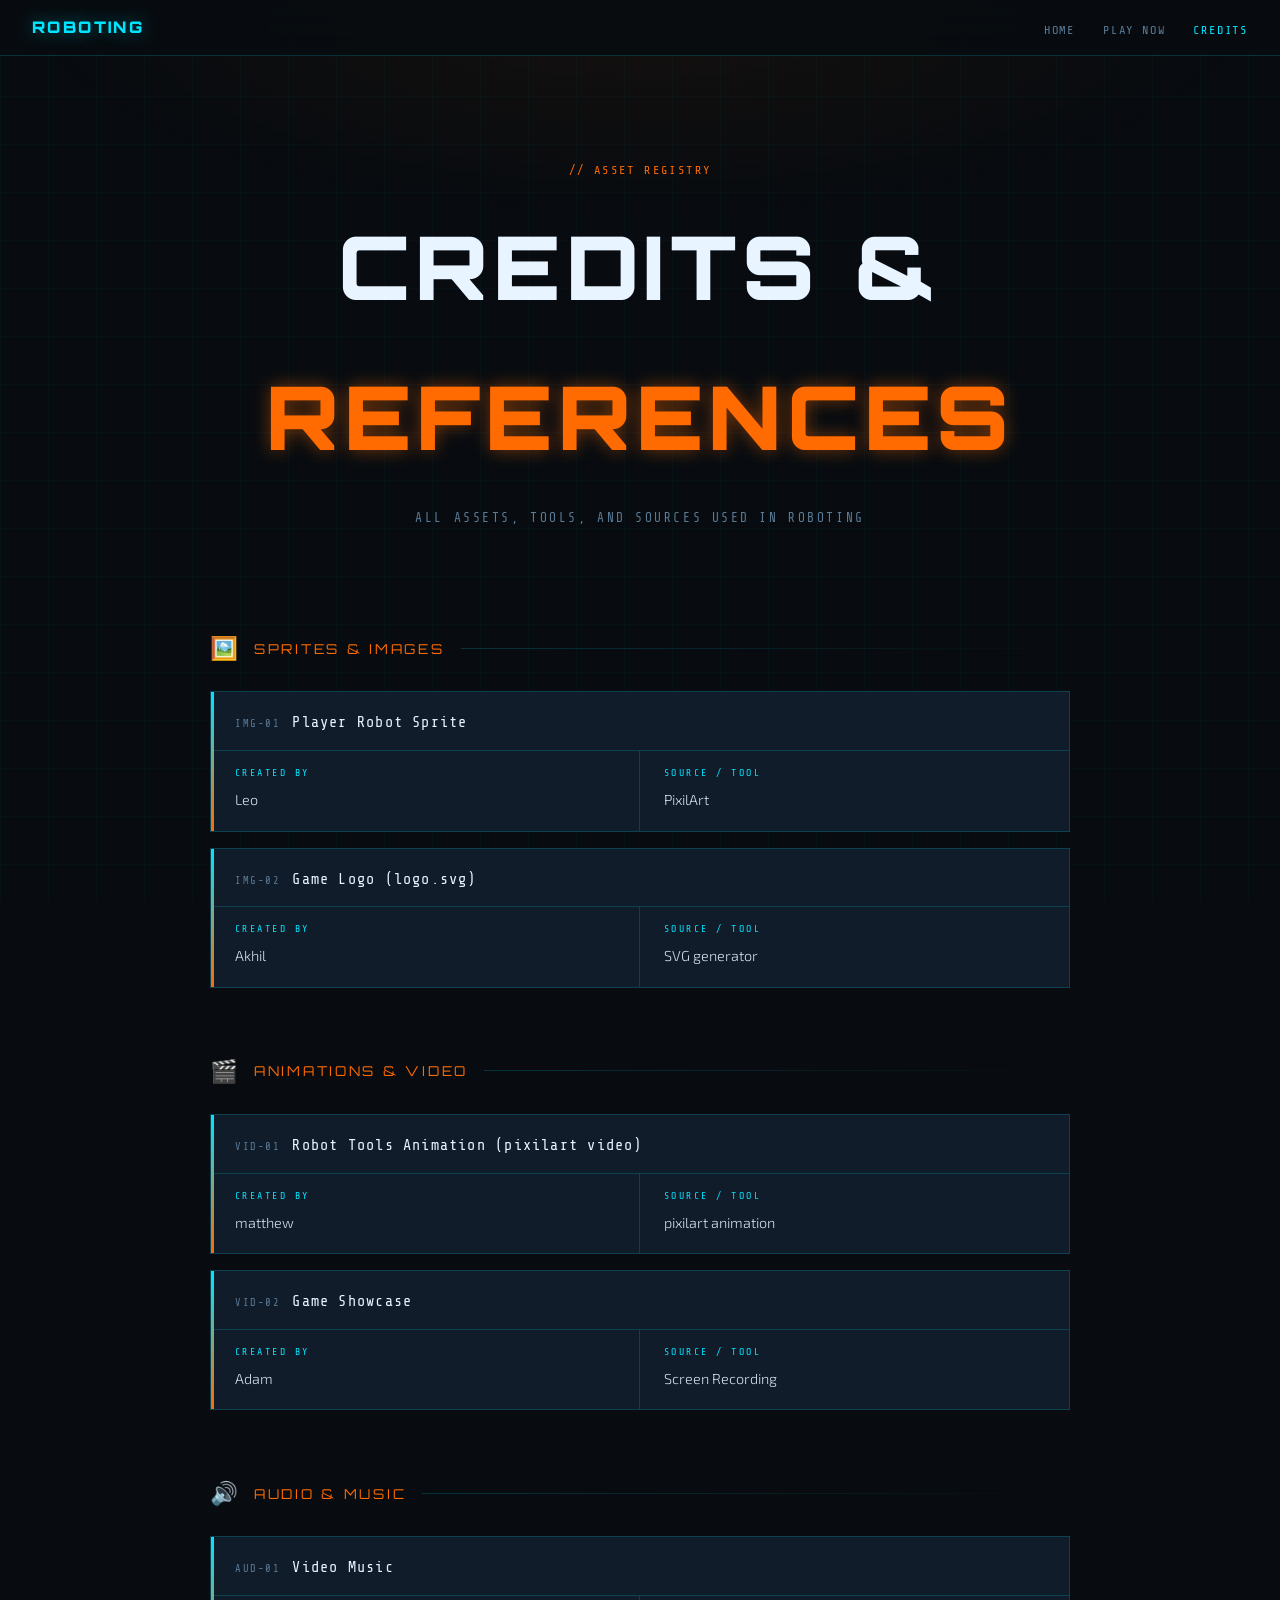
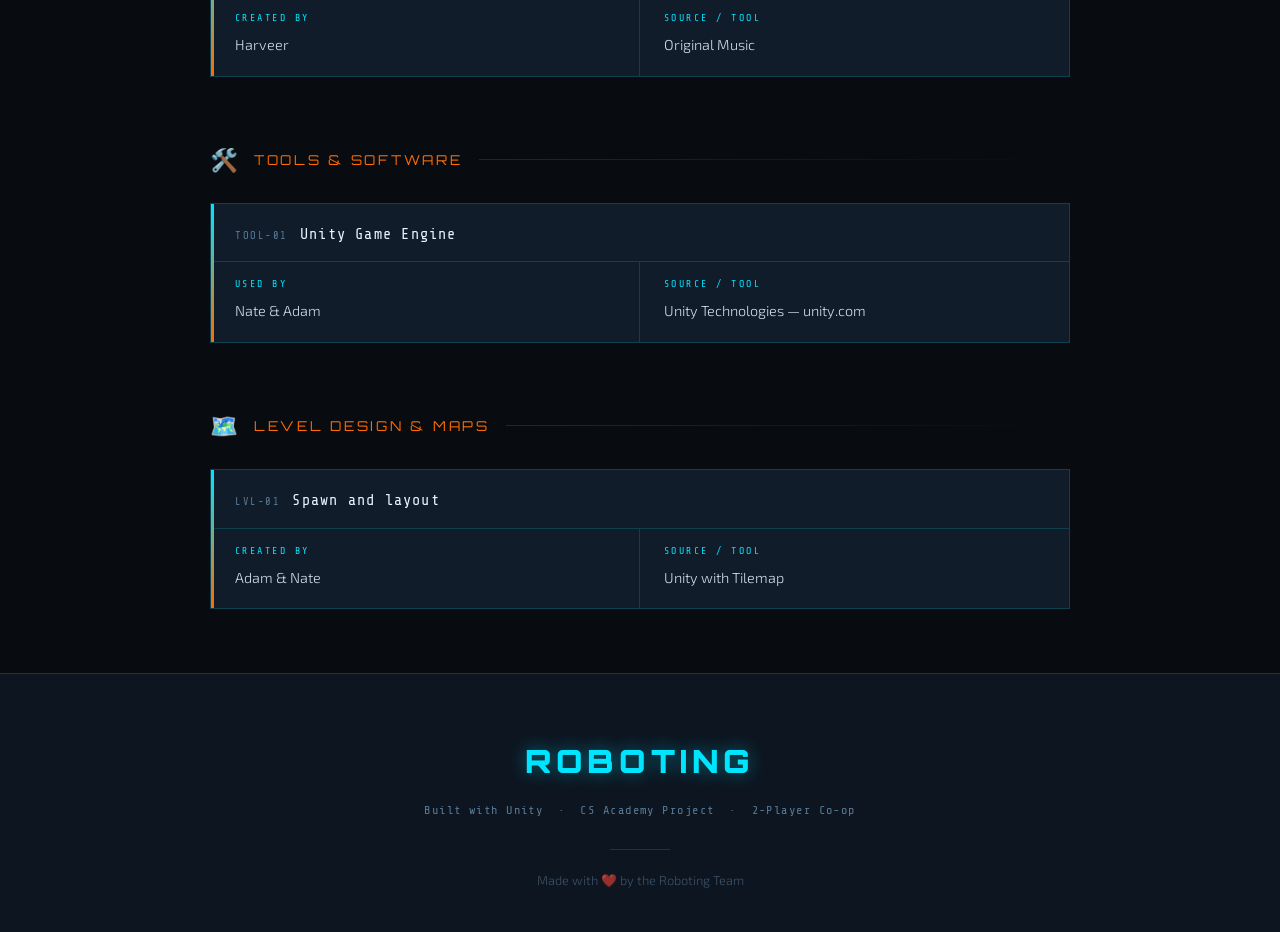
==== commit 7f3204c3: "Change text color from dim to main in credits.html" ====
--- a/credits.html
+++ b/credits.html
@@ -160,7 +160,7 @@
         .meta-value {
             font-family: var(--font-body);
             font-size: 0.9rem;
-            color: var(--text-dim);
+            color: var(--text-main);
             font-weight: 300;
         }
        
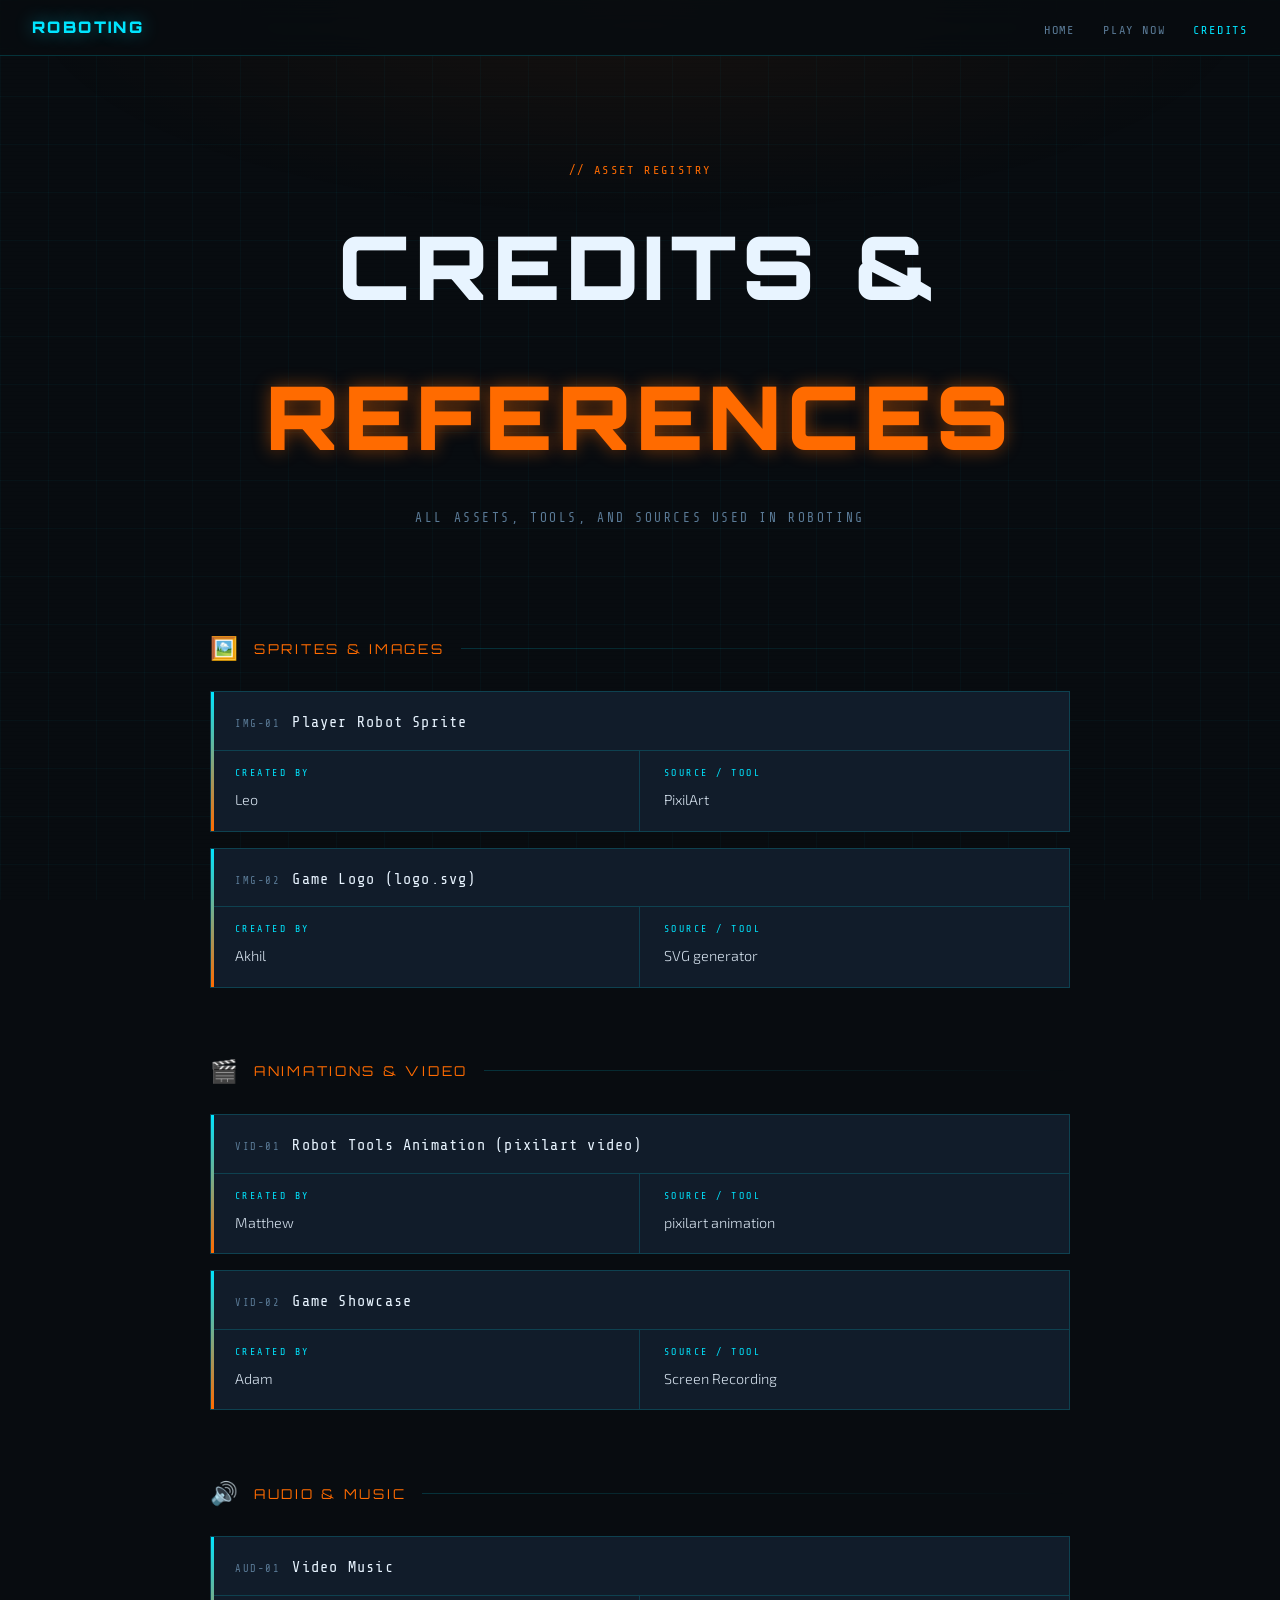
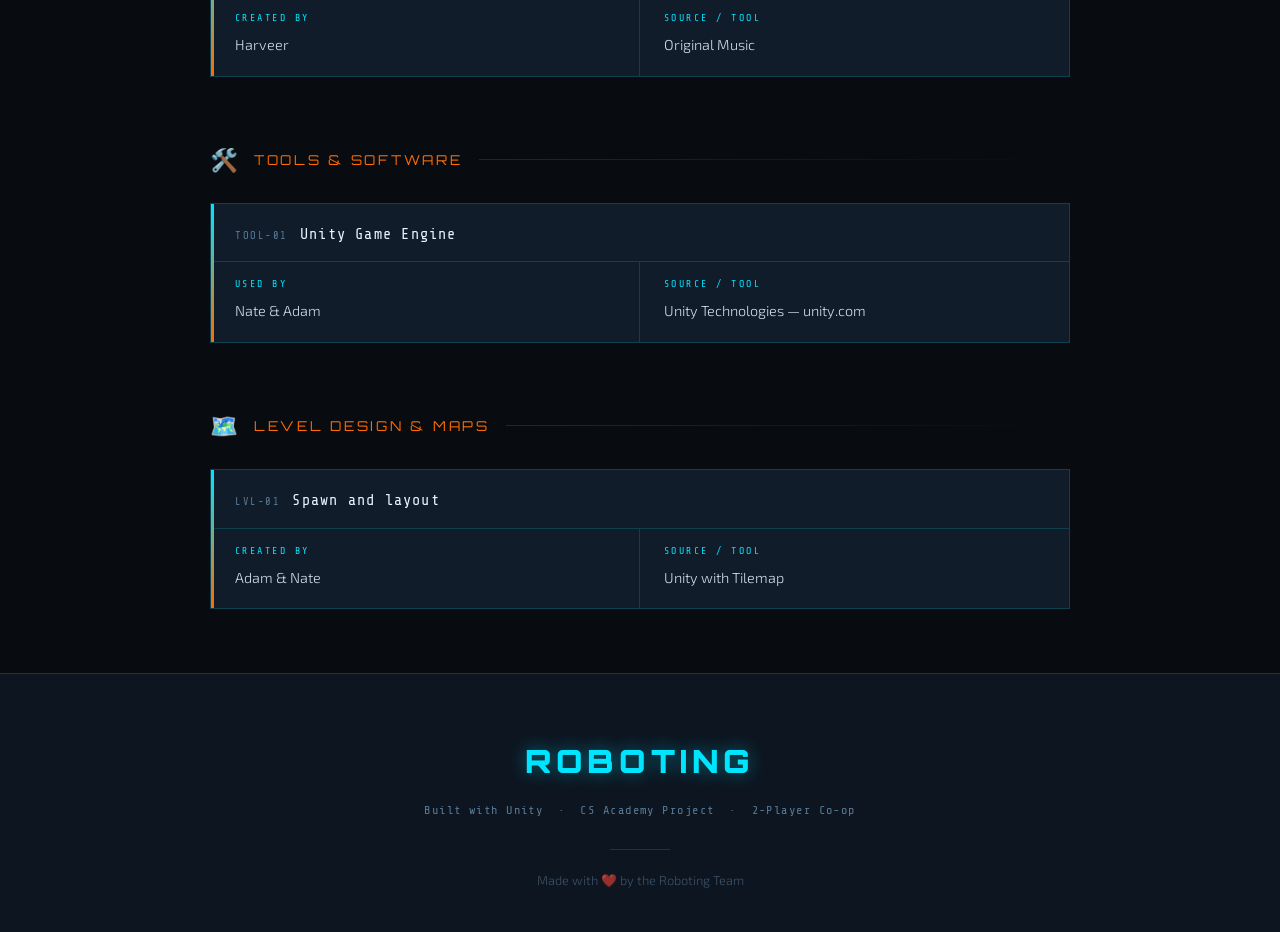
==== commit 296c22ea: "Fix capitalization of creator's name in credits Corrected the capitalization of the creator's name f" ====
--- a/credits.html
+++ b/credits.html
@@ -271,7 +271,7 @@
             <div class="asset-meta">
                 <div class="meta-block">
                     <div class="meta-label">Created By</div>
-                    <div class="meta-value">matthew</div>
+                    <div class="meta-value">Matthew</div>
                 </div>
                 <div class="meta-block"> 
                     <div class="meta-label">Source / Tool</div>
